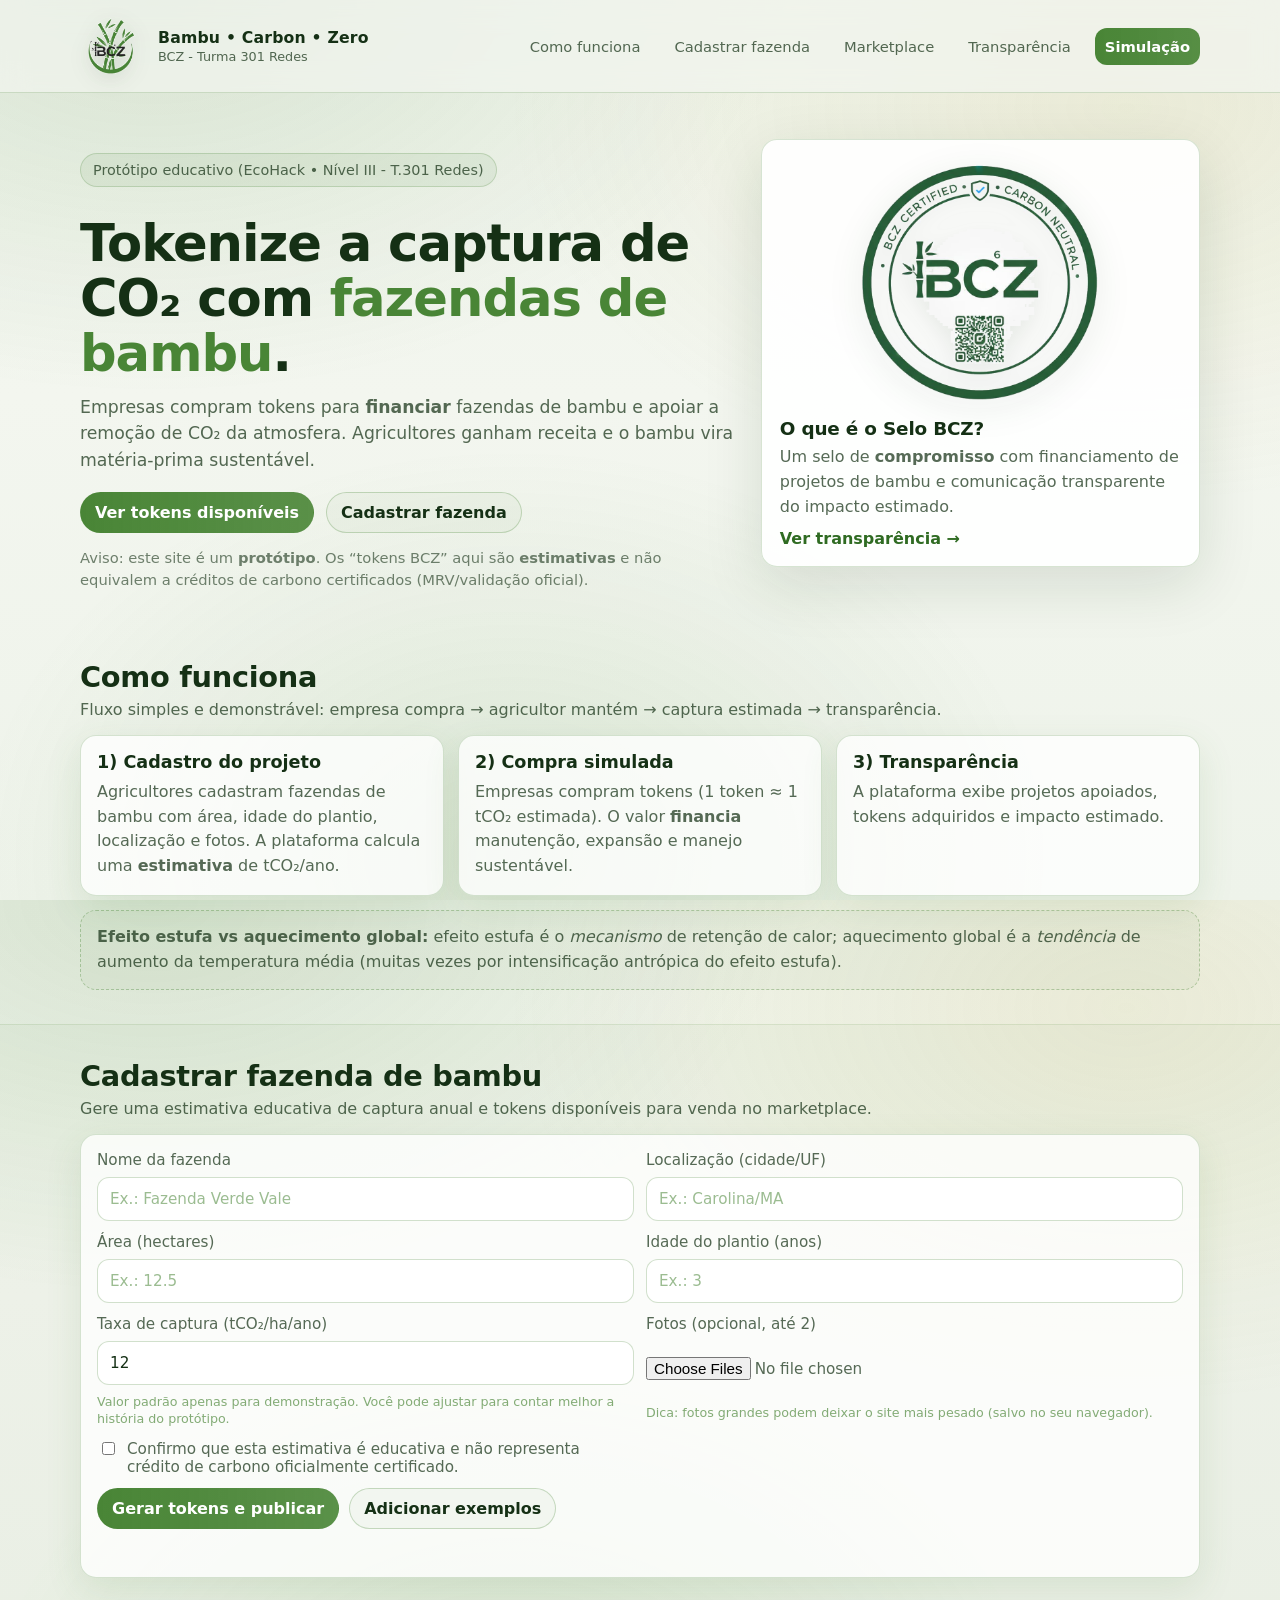
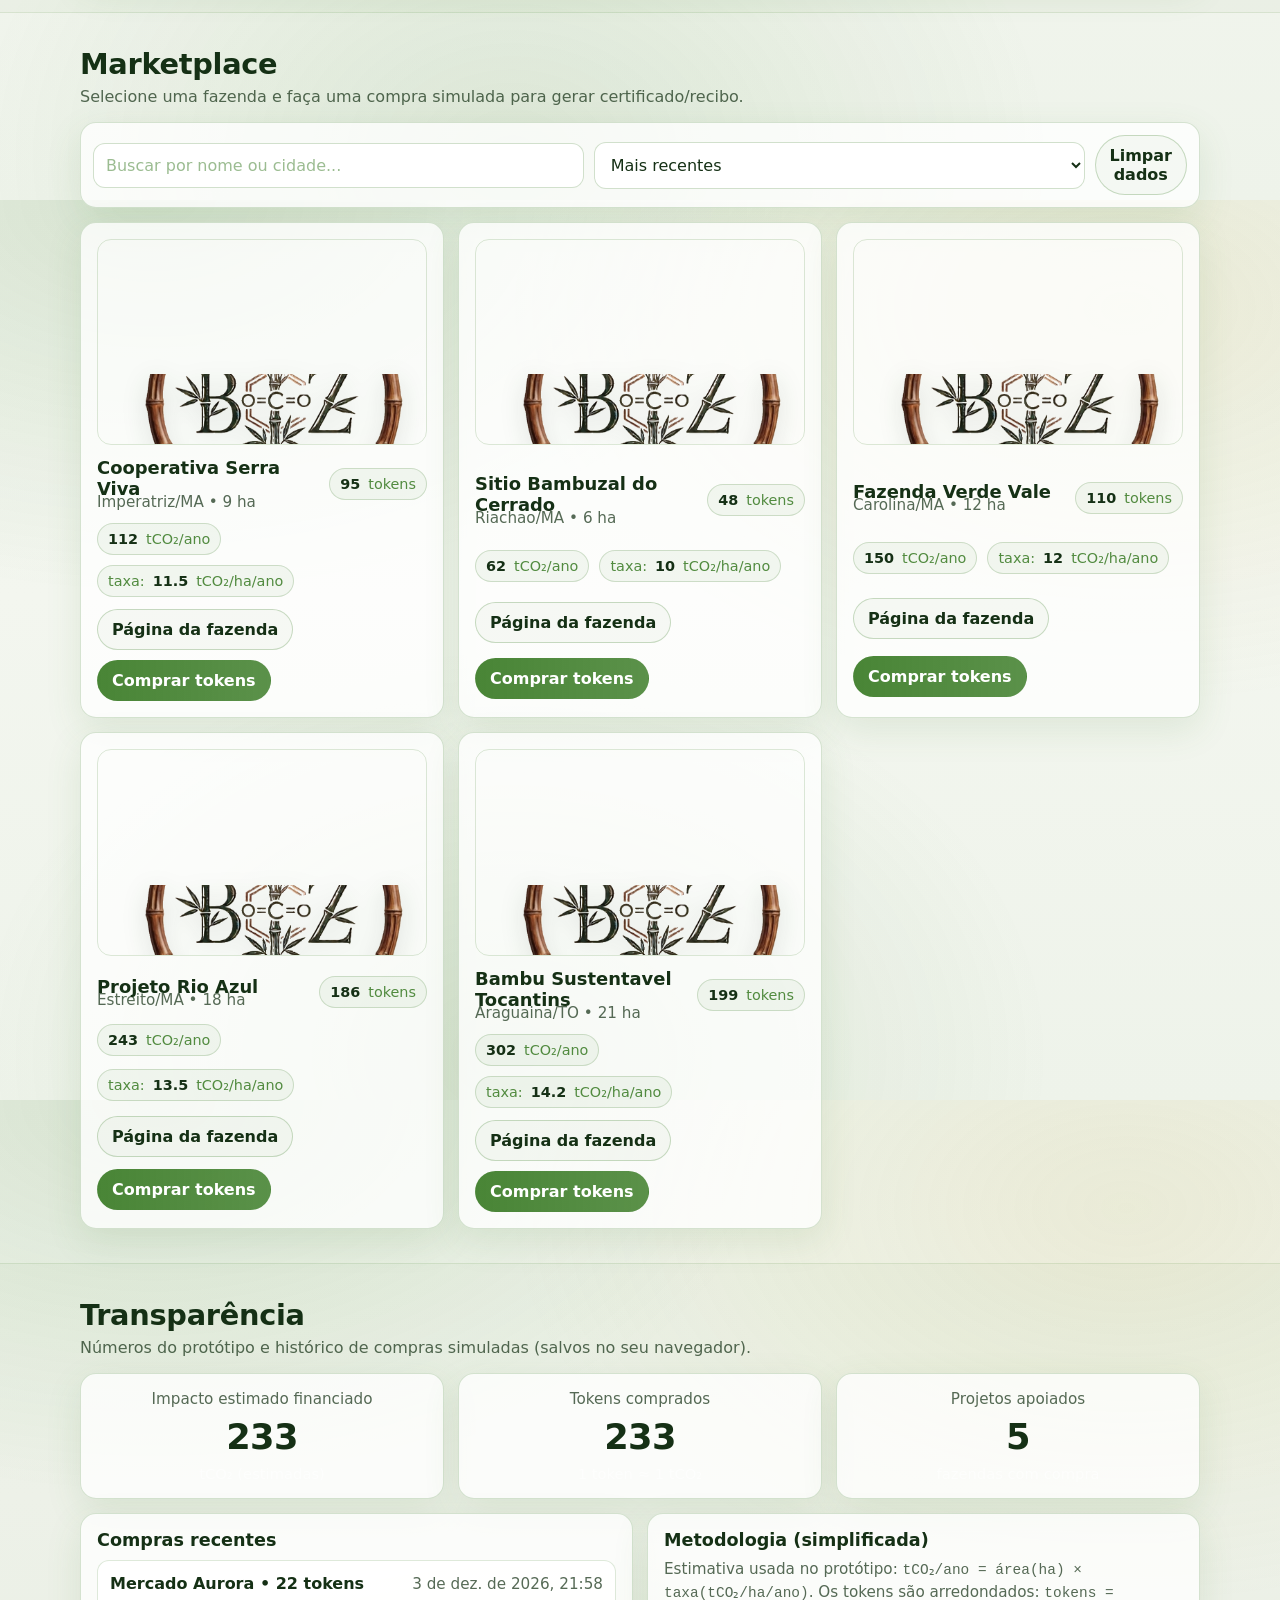
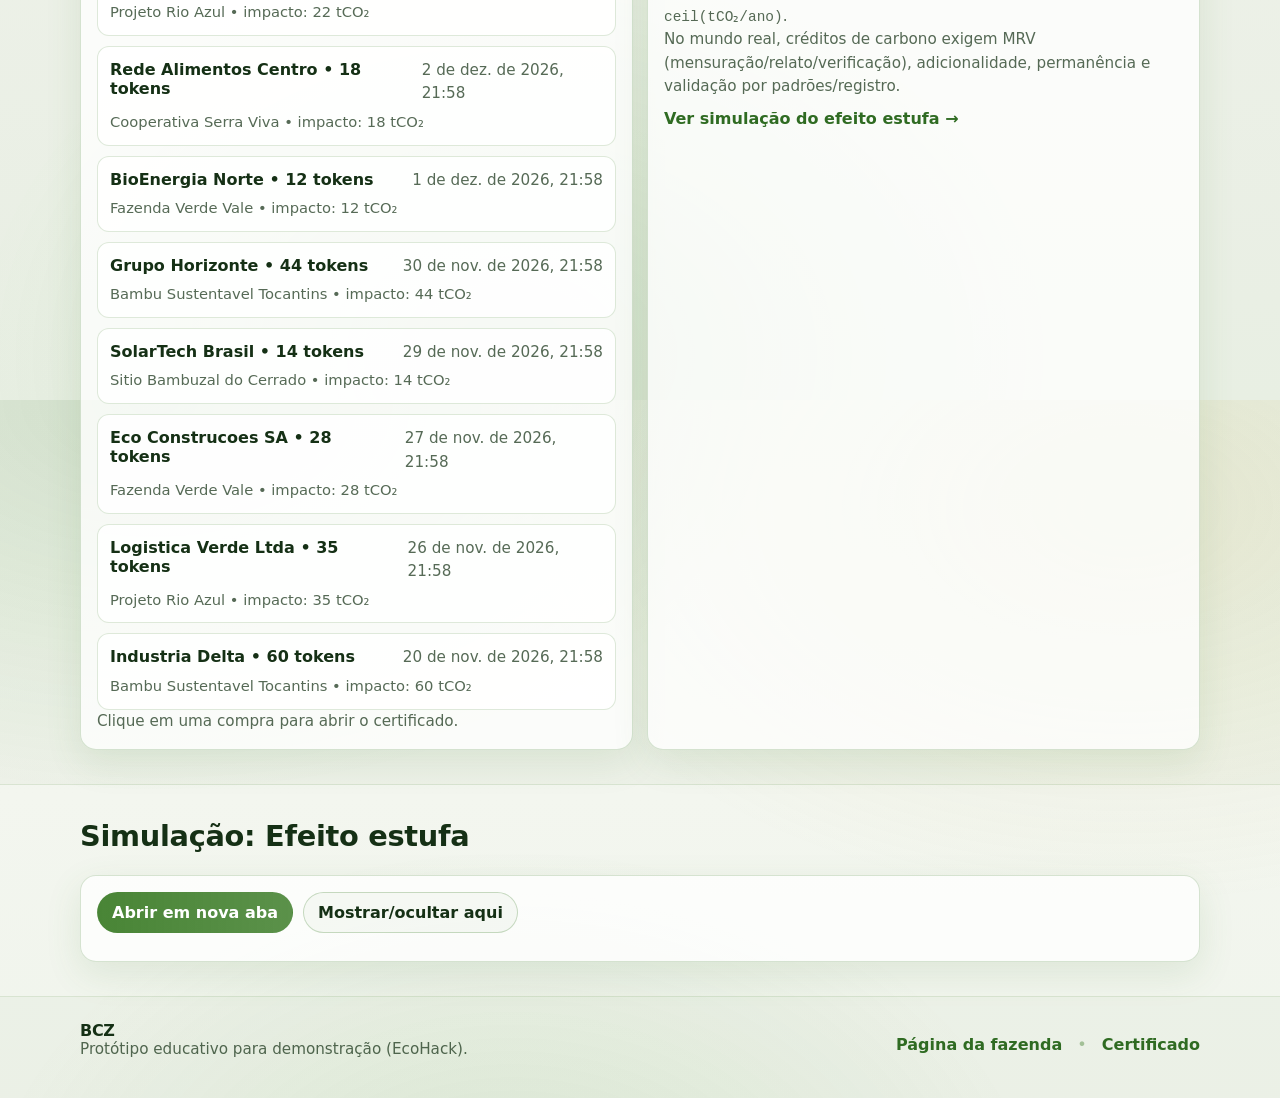
==== index.html @ 7980c1cd "ecohack" ====
<!doctype html>
<html lang="pt-BR">
  <head>
    <meta charset="UTF-8" />
    <meta name="viewport" content="width=device-width, initial-scale=1" />
    <title>Plataforma BCZ</title>
    <meta
      name="description"
      content="Protótipo educativo: tokenização (simulada) de créditos de carbono via fazendas de bambu."
    />
    <link rel="stylesheet" href="./assets/styles.css" />
  </head>
  <body>
    <a class="skip-link" href="#conteudo">Pular para conteúdo</a>

    <header class="site-header">
      <div class="container header-inner">
        <a class="brand" href="./index.html" aria-label="BCZ — Bambu Carbon Zero">
          <img class="brand-mark" src="./assets/Images/logo.png" alt="" aria-hidden="true" />
          <span class="brand-text">
            <span class="brand-name">Bambu • Carbon • Zero</span>
            <span class="brand-sub">BCZ - Turma 301 Redes</span>
          </span>
        </a>

        <nav class="nav" aria-label="Navegação principal">
          <a href="#como-funciona">Como funciona</a>
          <a href="#cadastro">Cadastrar fazenda</a>
          <a href="#marketplace">Marketplace</a>
          <a href="#transparencia">Transparência</a>
          <a class="nav-cta" href="#simulacao">Simulação</a>
        </nav>
      </div>
    </header>

    <main id="conteudo">
      <section class="hero">
        <div class="container hero-inner">
          <div class="hero-copy">
            <p class="badge">Protótipo educativo (EcoHack • Nível III - T.301 Redes)</p>
            <h1>
              Tokenize a captura de CO₂ com <span class="accent">fazendas de bambu</span>.
            </h1>
            <p class="lead">
              Empresas compram tokens para <strong>financiar</strong> fazendas de bambu e apoiar a remoção de CO₂ da
              atmosfera. Agricultores ganham receita e o bambu vira matéria-prima sustentável.
            </p>

            <div class="hero-actions">
              <a class="button primary" href="#marketplace">Ver tokens disponíveis</a>
              <a class="button ghost" href="#cadastro">Cadastrar fazenda</a>
            </div>

            <p class="disclaimer">
              Aviso: este site é um <strong>protótipo</strong>. Os “tokens BCZ” aqui são <strong>estimativas</strong> e
              não equivalem a créditos de carbono certificados (MRV/validação oficial).
            </p>
          </div>

          <div class="hero-card" role="region" aria-label="Selo BCZ">
            <div class="seal">
              <img class="seal-image" src="./assets/Images/selo.png" alt="Selo BCZ" />
            </div>
            <div class="hero-card-text">
              <h2>O que é o Selo BCZ?</h2>
              <p>
                Um selo de <strong>compromisso</strong> com financiamento de projetos de bambu e comunicação transparente
                do impacto estimado.
              </p>
              <a class="inline-link" href="#transparencia">Ver transparência →</a>
            </div>
          </div>
        </div>
      </section>

      <section class="section" id="como-funciona">
        <div class="container">
          <div class="section-head">
            <h2>Como funciona</h2>
            <p class="muted">
              Fluxo simples e demonstrável: empresa compra → agricultor mantém → captura estimada → transparência.
            </p>
          </div>

          <div class="grid-3">
            <article class="card">
              <h3>1) Cadastro do projeto</h3>
              <p>
                Agricultores cadastram fazendas de bambu com área, idade do plantio, localização e fotos. A plataforma
                calcula uma <strong>estimativa</strong> de tCO₂/ano.
              </p>
            </article>
            <article class="card">
              <h3>2) Compra simulada</h3>
              <p>
                Empresas compram tokens (1 token ≈ 1 tCO₂ estimada). O valor <strong>financia</strong> manutenção,
                expansão e manejo sustentável.
              </p>
            </article>
            <article class="card">
              <h3>3) Transparência</h3>
              <p>
                A plataforma exibe projetos apoiados, tokens adquiridos e impacto estimado.
              </p>
            </article>
          </div>

          <div class="note">
            <strong>Efeito estufa vs aquecimento global:</strong> efeito estufa é o <em>mecanismo</em> de retenção de
            calor; aquecimento global é a <em>tendência</em> de aumento da temperatura média (muitas vezes por
            intensificação antrópica do efeito estufa).
          </div>
        </div>
      </section>

      <section class="section alt" id="cadastro">
        <div class="container">
          <div class="section-head">
            <h2>Cadastrar fazenda de bambu</h2>
            <p class="muted">
              Gere uma estimativa educativa de captura anual e tokens disponíveis para venda no marketplace.
            </p>
          </div>

          <form class="form card" id="farm-form" novalidate>
            <div class="form-row">
              <label>
                Nome da fazenda
                <input name="farmName" type="text" placeholder="Ex.: Fazenda Verde Vale" required maxlength="60" />
              </label>

              <label>
                Localização (cidade/UF)
                <input name="location" type="text" placeholder="Ex.: Carolina/MA" required maxlength="60" />
              </label>
            </div>

            <div class="form-row">
              <label>
                Área (hectares)
                <input name="areaHa" type="number" min="0.1" step="0.1" placeholder="Ex.: 12.5" required />
              </label>

              <label>
                Idade do plantio (anos)
                <input name="ageYears" type="number" min="0" step="0.5" placeholder="Ex.: 3" required />
              </label>
            </div>

            <div class="form-row">
              <label>
                Taxa de captura (tCO₂/ha/ano)
                <input
                  name="captureRate"
                  type="number"
                  min="1"
                  step="0.5"
                  value="12"
                  required
                  aria-describedby="capture-help"
                />
                <small id="capture-help" class="help">
                  Valor padrão apenas para demonstração. Você pode ajustar para contar melhor a história do protótipo.
                </small>
              </label>

              <label>
                Fotos (opcional, até 2)
                <input name="photos" type="file" accept="image/*" multiple />
                <small class="help">Dica: fotos grandes podem deixar o site mais pesado (salvo no seu navegador).</small>
              </label>
            </div>

            <div class="form-row">
              <label class="checkbox">
                <input name="agree" type="checkbox" required />
                <span
                  >Confirmo que esta estimativa é educativa e não representa crédito de carbono oficialmente
                  certificado.</span
                >
              </label>
            </div>

            <div class="form-actions">
              <button class="button primary" type="submit">Gerar tokens e publicar</button>
              <button class="button ghost" type="button" id="seed-demo">Adicionar exemplos</button>
            </div>

            <div class="form-result" id="farm-result" aria-live="polite"></div>
          </form>
        </div>
      </section>

      <section class="section" id="marketplace">
        <div class="container">
          <div class="section-head">
            <h2>Marketplace</h2>
            <p class="muted">Selecione uma fazenda e faça uma compra simulada para gerar certificado/recibo.</p>
          </div>

          <div class="toolbar card">
            <div class="toolbar-item">
              <label class="sr-only" for="search">Buscar</label>
              <input id="search" type="search" placeholder="Buscar por nome ou cidade..." />
            </div>
            <div class="toolbar-item">
              <label class="sr-only" for="sort">Ordenar</label>
              <select id="sort">
                <option value="new">Mais recentes</option>
                <option value="tokens">Mais tokens</option>
                <option value="tco2">Maior tCO₂/ano</option>
              </select>
            </div>
            <div class="toolbar-item toolbar-right">
              <button class="button ghost" id="reset-data" type="button">Limpar dados</button>
            </div>
          </div>

          <div class="grid-3" id="market-grid" aria-live="polite"></div>
          <div class="empty-state card" id="market-empty" hidden>
            <h3>Nenhuma fazenda cadastrada ainda</h3>
            <p>Cadastre a primeira fazenda na seção acima para ver tokens disponíveis.</p>
            <a class="button primary" href="#cadastro">Cadastrar fazenda</a>
          </div>
        </div>
      </section>

      <section class="section alt" id="transparencia">
        <div class="container">
          <div class="section-head">
            <h2>Transparência</h2>
            <p class="muted">Números do protótipo e histórico de compras simuladas (salvos no seu navegador).</p>
          </div>

          <div class="grid-3">
            <div class="stat card">
              <div class="stat-label">Impacto estimado financiado</div>
              <div class="stat-value" id="stat-tco2">0</div>
              <div class="stat-hint">tCO₂ (estimadas)</div>
            </div>
            <div class="stat card">
              <div class="stat-label">Tokens comprados</div>
              <div class="stat-value" id="stat-tokens">0</div>
              <div class="stat-hint">1 token ≈ 1 tCO₂</div>
            </div>
            <div class="stat card">
              <div class="stat-label">Projetos apoiados</div>
              <div class="stat-value" id="stat-projects">0</div>
              <div class="stat-hint">fazendas com compra</div>
            </div>
          </div>

          <div class="grid-2">
            <div class="card">
              <h3>Compras recentes</h3>
              <div class="list" id="orders-list"></div>
              <p class="muted small">Clique em uma compra para abrir o certificado.</p>
            </div>
            <div class="card">
              <h3>Metodologia (simplificada)</h3>
              <p class="small">
                Estimativa usada no protótipo: <code>tCO₂/ano = área(ha) × taxa(tCO₂/ha/ano)</code>. Os tokens são
                arredondados: <code>tokens = ceil(tCO₂/ano)</code>.
              </p>
              <p class="small">
                No mundo real, créditos de carbono exigem MRV (mensuração/relato/verificação), adicionalidade,
                permanência e validação por padrões/registro.
              </p>
              <a class="inline-link" href="#simulacao">Ver simulação do efeito estufa →</a>
            </div>
          </div>
        </div>
      </section>

      <section class="section" id="simulacao">
        <div class="container">
          <div class="section-head">
            <h2>Simulação: Efeito estufa</h2>
            <p class="muted">
            </p>
          </div>

          <div class="sim card">
            <div class="sim-actions">
              <a class="button primary" href="./Simulação/greenhouse-effect_pt_BR.html" target="_blank" rel="noreferrer">
                Abrir em nova aba
              </a>
              <button class="button ghost" id="toggle-iframe" type="button">Mostrar/ocultar aqui</button>
            </div>

            <div class="sim-frame" id="sim-frame" hidden>
              <iframe
                title="Simulação do efeito estufa"
                src="./Simulação/greenhouse-effect_pt_BR.html"
                loading="lazy"
              ></iframe>
            </div>
          </div>
        </div>
      </section>

      <footer class="site-footer">
        <div class="container footer-inner">
          <div class="footer-left">
            <div class="footer-brand">BCZ</div>
            <div class="footer-text">Protótipo educativo para demonstração (EcoHack).</div>
          </div>
          <div class="footer-right">
            <a class="inline-link" href="./fazenda.html" aria-label="Abrir página de fazenda (exige ID)">Página da fazenda</a>
            <span class="sep" aria-hidden="true">•</span>
            <a class="inline-link" href="./certificado.html" aria-label="Abrir certificado (exige ID)">Certificado</a>
          </div>
        </div>
      </footer>
    </main>

    <dialog class="dialog" id="buy-dialog" aria-label="Compra de tokens">
      <form method="dialog" class="dialog-card" id="buy-form">
        <div class="dialog-head">
          <div>
            <h2 class="dialog-title">Compra simulada</h2>
            <p class="dialog-sub" id="buy-sub">Selecione a quantidade de tokens.</p>
          </div>
          <button class="icon-button" id="buy-close" type="button" aria-label="Fechar">✕</button>
        </div>

        <input type="hidden" name="farmId" />

        <div class="form-row">
          <label>
            Fazenda
            <select name="farmIdSelect" required></select>
          </label>
        </div>

        <div class="form-row">
          <label>
            Empresa
            <input name="company" type="text" required maxlength="60" placeholder="Ex.: Empresa Solar LTDA" />
          </label>
        </div>

        <div class="form-row">
          <label>
            Tokens (≈ tCO₂)
            <input name="tokens" type="number" min="1" step="1" required />
            <small class="help" id="buy-help"></small>
          </label>
        </div>

        <div class="dialog-actions">
          <button class="button ghost" id="buy-cancel" type="button">Cancelar</button>
          <button class="button primary" id="buy-confirm" value="default">Gerar certificado</button>
        </div>

        <div class="form-result" id="buy-result" aria-live="polite"></div>
      </form>
    </dialog>

    <script src="./app.js"></script>
  </body>
</html>
---- assets/styles.css ----
:root {
  --bg: #f3f6ef;
  --surface: rgba(255, 255, 255, 0.78);
  --surface-strong: rgba(255, 255, 255, 0.92);
  --text: #153015;
  --muted: rgba(21, 48, 21, 0.72);
  --muted-2: rgba(21, 48, 21, 0.6);
  --border: rgba(73, 133, 54, 0.22);
  --shadow: 0 18px 60px rgba(18, 46, 20, 0.12);
  --radius: 16px;
  --radius-sm: 12px;
  --accent: #498536;
  --accent-2: #2f6b22;
  --danger: #c0392b;
  --ok: #498536;
  --font: ui-sans-serif, system-ui, -apple-system, Segoe UI, Roboto, Helvetica, Arial, "Apple Color Emoji",
    "Segoe UI Emoji";
}

* {
  box-sizing: border-box;
}

html,
body {
  height: 100%;
}

body {
  margin: 0;
  font-family: var(--font);
  color: var(--text);
  background: radial-gradient(1100px 680px at 12% 0%, rgba(73, 133, 54, 0.14), transparent 58%),
    radial-gradient(1000px 640px at 88% 12%, rgba(201, 180, 88, 0.14), transparent 62%),
    radial-gradient(900px 680px at 40% 95%, rgba(73, 133, 54, 0.12), transparent 60%),
    linear-gradient(180deg, #eef3ea 0%, var(--bg) 44%, #eef3ea 100%);
}

a {
  color: inherit;
  text-decoration: none;
}

code {
  font-family: ui-monospace, SFMono-Regular, Menlo, Monaco, Consolas, "Liberation Mono", "Courier New", monospace;
  font-size: 0.95em;
}

.container {
  width: min(1120px, calc(100% - 40px));
  margin: 0 auto;
}

.skip-link {
  position: absolute;
  left: -999px;
  top: 12px;
  background: var(--accent);
  color: #fff;
  padding: 10px 12px;
  border-radius: 10px;
}
.skip-link:focus {
  left: 12px;
  z-index: 20;
}

.site-header {
  position: sticky;
  top: 0;
  z-index: 10;
  backdrop-filter: blur(14px);
  background: rgba(243, 246, 239, 0.7);
  border-bottom: 1px solid var(--border);
}

.header-inner {
  display: flex;
  align-items: center;
  justify-content: space-between;
  padding: 14px 0;
  gap: 16px;
}

.brand {
  display: flex;
  align-items: center;
  gap: 14px;
  min-width: 180px;
}

.brand-mark {
  width: 64px;
  height: 64px;
  object-fit: contain;
  display: block;
  filter: drop-shadow(0 4px 10px rgba(18, 46, 20, 0.14));
}

.brand-text {
  display: grid;
  gap: 2px;
}
.brand-name {
  font-weight: 820;
  letter-spacing: 0.2px;
  font-size: 0.98rem;
}
.brand-sub {
  font-size: 0.8rem;
  color: var(--muted);
}

.nav {
  display: flex;
  align-items: center;
  gap: 14px;
  flex-wrap: wrap;
  justify-content: flex-end;
}

.nav a {
  font-size: 0.92rem;
  color: var(--muted);
  padding: 10px 10px;
  border-radius: 12px;
}

.nav a:hover {
  color: var(--text);
  background: rgba(73, 133, 54, 0.08);
}

.nav .nav-cta {
  color: #fff;
  background: linear-gradient(90deg, var(--accent), rgba(73, 133, 54, 0.92));
  font-weight: 740;
}
.nav .nav-cta:hover {
  background: linear-gradient(90deg, rgba(73, 133, 54, 0.92), rgba(47, 107, 34, 0.92));
}

.hero {
  padding: 46px 0 20px;
}

.hero-inner {
  display: grid;
  grid-template-columns: 1.2fr 0.8fr;
  gap: 22px;
  align-items: start;
}

.badge {
  display: inline-flex;
  align-items: center;
  gap: 8px;
  padding: 8px 12px;
  border-radius: 999px;
  background: rgba(73, 133, 54, 0.08);
  border: 1px solid var(--border);
  color: var(--muted);
  font-size: 0.9rem;
}

h1 {
  margin: 14px 0 0;
  font-size: clamp(2.1rem, 4.8vw, 3.2rem);
  line-height: 1.08;
  letter-spacing: -0.02em;
}

.accent {
  color: var(--accent);
}

.lead {
  margin: 12px 0 0;
  font-size: 1.08rem;
  line-height: 1.55;
  color: var(--muted);
}

.hero-actions {
  display: flex;
  gap: 12px;
  flex-wrap: wrap;
  margin-top: 18px;
}

.disclaimer {
  margin-top: 14px;
  color: var(--muted-2);
  font-size: 0.92rem;
  line-height: 1.5;
}

.hero-card {
  background: var(--surface-strong);
  border: 1px solid var(--border);
  border-radius: var(--radius);
  padding: 18px;
  box-shadow: var(--shadow);
}

.hero-card-text h2 {
  margin: 14px 0 6px;
  font-size: 1.15rem;
}

.hero-card-text p {
  margin: 0;
  color: var(--muted);
  line-height: 1.55;
}

.inline-link {
  display: inline-flex;
  gap: 8px;
  align-items: center;
  margin-top: 10px;
  color: var(--accent-2);
  font-weight: 650;
}
.inline-link:hover {
  color: rgba(73, 133, 54, 0.9);
}

.seal {
  display: grid;
  place-items: center;
  padding: 4px 0 2px;
}
.seal-image {
  width: min(100%, 240px);
  height: auto;
  display: block;
  filter: drop-shadow(0 8px 16px rgba(18, 46, 20, 0.12));
}

.section {
  padding: 34px 0;
}
.section.alt {
  background: rgba(73, 133, 54, 0.04);
  border-top: 1px solid rgba(73, 133, 54, 0.12);
  border-bottom: 1px solid rgba(73, 133, 54, 0.12);
}

.section-head {
  display: grid;
  gap: 6px;
  margin-bottom: 16px;
}

h2 {
  margin: 0;
  font-size: 1.8rem;
  letter-spacing: -0.01em;
}

.muted {
  margin: 0;
  color: var(--muted);
}

.small {
  font-size: 0.95rem;
  line-height: 1.55;
}

.grid-3 {
  display: grid;
  grid-template-columns: repeat(3, 1fr);
  gap: 14px;
}

.grid-2 {
  display: grid;
  grid-template-columns: repeat(2, 1fr);
  gap: 14px;
  margin-top: 14px;
}

.card {
  background: var(--surface);
  border: 1px solid var(--border);
  border-radius: var(--radius);
  padding: 16px;
  box-shadow: 0 12px 36px rgba(73, 133, 54, 0.12);
}

.card h3 {
  margin: 0 0 8px;
  font-size: 1.1rem;
}

.card p {
  margin: 0;
  color: var(--muted);
  line-height: 1.55;
}

.note {
  margin-top: 14px;
  padding: 14px 16px;
  border-radius: var(--radius);
  border: 1px dashed rgba(73, 133, 54, 0.35);
  background: rgba(73, 133, 54, 0.04);
  color: var(--muted);
  line-height: 1.55;
}

.form {
  display: grid;
  gap: 12px;
}

.form-row {
  display: grid;
  grid-template-columns: repeat(2, 1fr);
  gap: 12px;
}

label {
  display: grid;
  gap: 8px;
  font-size: 0.95rem;
  color: var(--muted);
}

input,
select,
button {
  font: inherit;
}

input[type="text"],
input[type="number"],
input[type="search"],
select {
  width: 100%;
  padding: 12px 12px;
  border-radius: 12px;
  border: 1px solid rgba(73, 133, 54, 0.25);
  background: rgba(255, 255, 255, 0.92);
  color: var(--text);
  outline: none;
}

input::placeholder {
  color: rgba(73, 133, 54, 0.55);
}

input:focus,
select:focus {
  border-color: rgba(73, 133, 54, 0.6);
  box-shadow: 0 0 0 4px rgba(73, 133, 54, 0.14);
}

input[type="file"] {
  padding: 10px 0;
}

.help {
  color: rgba(73, 133, 54, 0.68);
  line-height: 1.4;
}

.checkbox {
  grid-template-columns: 22px 1fr;
  align-items: start;
  color: var(--muted);
}
.checkbox input {
  margin-top: 2px;
}

.form-actions {
  display: flex;
  gap: 10px;
  flex-wrap: wrap;
}

.form-result {
  min-height: 20px;
  color: var(--muted);
}
.form-result .ok {
  color: var(--ok);
  font-weight: 650;
}
.form-result .bad {
  color: var(--danger);
  font-weight: 650;
}

.button {
  border: 1px solid rgba(73, 133, 54, 0.28);
  border-radius: 999px;
  padding: 10px 14px;
  background: rgba(255, 255, 255, 0.88);
  color: var(--text);
  cursor: pointer;
  display: inline-flex;
  align-items: center;
  justify-content: center;
  gap: 10px;
  font-weight: 720;
}

.button:hover {
  border-color: rgba(73, 133, 54, 0.45);
  background: rgba(73, 133, 54, 0.06);
}

.button.primary {
  border-color: transparent;
  color: #fff;
  background: linear-gradient(90deg, var(--accent), rgba(73, 133, 54, 0.9));
}
.button.primary:hover {
  background: linear-gradient(90deg, rgba(73, 133, 54, 0.92), rgba(47, 107, 34, 0.92));
}

.button.ghost {
  background: rgba(73, 133, 54, 0.04);
}

.toolbar {
  display: flex;
  gap: 10px;
  align-items: center;
  padding: 12px;
  flex-wrap: wrap;
  margin-bottom: 14px;
}

.toolbar-item {
  flex: 1;
  min-width: 220px;
}
.toolbar-right {
  flex: 0;
  min-width: auto;
}

.empty-state {
  text-align: center;
}
.empty-state h3 {
  margin-top: 0;
}

.stat {
  display: grid;
  gap: 8px;
  text-align: center;
}
.stat-label {
  color: var(--muted);
  font-size: 0.95rem;
}
.stat-value {
  font-size: 2.2rem;
  font-weight: 860;
  letter-spacing: -0.02em;
}
.stat-hint {
  color: rgba(255, 255, 255, 0.58);
  font-size: 0.92rem;
}

.list {
  display: grid;
  gap: 10px;
  margin-top: 10px;
}
.list-item {
  display: grid;
  gap: 6px;
  padding: 12px;
  border-radius: var(--radius-sm);
  border: 1px solid rgba(73, 133, 54, 0.18);
  background: rgba(255, 255, 255, 0.86);
}
.list-item:hover {
  border-color: rgba(73, 133, 54, 0.5);
}
.list-item .top {
  display: flex;
  justify-content: space-between;
  gap: 10px;
  align-items: baseline;
}
.list-item .title {
  font-weight: 760;
}
.list-item .meta {
  color: var(--muted);
  font-size: 0.92rem;
  line-height: 1.4;
}

.pill {
  display: inline-flex;
  align-items: center;
  gap: 8px;
  padding: 7px 10px;
  border-radius: 999px;
  border: 1px solid rgba(73, 133, 54, 0.22);
  background: rgba(73, 133, 54, 0.06);
  color: rgba(73, 133, 54, 0.95);
  font-size: 0.9rem;
  white-space: nowrap;
}
.pill strong {
  color: var(--text);
}

.market-card {
  display: grid;
  gap: 12px;
}
.market-card h3 {
  margin: 0;
  font-size: 1.12rem;
}
.market-card .sub {
  color: var(--muted);
  font-size: 0.95rem;
  margin-top: -6px;
}
.market-card .row {
  display: flex;
  gap: 10px;
  flex-wrap: wrap;
  align-items: center;
}
.market-card .row-between {
  display: flex;
  justify-content: space-between;
  align-items: center;
  gap: 10px;
}
.market-card .thumb {
  width: 100%;
  aspect-ratio: 16/10;
  border-radius: 14px;
  border: 1px solid rgba(73, 133, 54, 0.18);
  overflow: hidden;
  background: transparent;
  display: grid;
  place-items: center;
  color: rgba(73, 133, 54, 0.85);
  font-weight: 720;
}
.market-card .thumb-placeholder {
  display: grid;
  gap: 0;
  justify-items: center;
  text-align: center;
  align-content: center;
  height: 100%;
  padding: 20px;
}
.market-card .thumb-placeholder span {
  display: none;
}
.market-card .thumb-logo {
  width: min(30%, 108px);
  max-height: 48%;
  object-fit: contain;
  object-position: center center;
  display: block;
  place-self: center;
  transform: translateY(8px);
  filter: drop-shadow(0 6px 12px rgba(18, 46, 20, 0.12));
}
.market-card .thumb img {
  width: 100%;
  height: 100%;
  object-fit: cover;
  display: block;
}

.sim iframe {
  width: 100%;
  height: min(76vh, 720px);
  border: 0;
  border-radius: var(--radius);
  background: #fff;
}

.sim-actions {
  display: flex;
  gap: 10px;
  flex-wrap: wrap;
  align-items: center;
  margin-bottom: 12px;
}

.site-footer {
  padding: 24px 0 40px;
  border-top: 1px solid rgba(73, 133, 54, 0.12);
  background: rgba(73, 133, 54, 0.03);
}

.footer-inner {
  display: flex;
  justify-content: space-between;
  align-items: center;
  gap: 16px;
  flex-wrap: wrap;
}
.footer-brand {
  font-weight: 860;
  letter-spacing: -0.02em;
}
.footer-text {
  color: var(--muted);
  font-size: 0.95rem;
}
.sep {
  color: rgba(73, 133, 54, 0.45);
  padding: 0 10px;
}

.sr-only {
  position: absolute;
  width: 1px;
  height: 1px;
  padding: 0;
  margin: -1px;
  overflow: hidden;
  clip: rect(0, 0, 0, 0);
  white-space: nowrap;
  border: 0;
}

.dialog {
  border: 0;
  padding: 0;
  background: transparent;
}
.dialog::backdrop {
  background: rgba(73, 133, 54, 0.18);
}
.dialog-card {
  width: min(520px, calc(100vw - 30px));
  border-radius: var(--radius);
  background: #fff;
  border: 1px solid rgba(73, 133, 54, 0.22);
  box-shadow: var(--shadow);
  padding: 16px;
  color: var(--text);
}
.dialog-head {
  display: flex;
  justify-content: space-between;
  gap: 12px;
  align-items: start;
}
.dialog-title {
  font-size: 1.25rem;
}
.dialog-sub {
  margin: 6px 0 0;
  color: var(--muted);
}
.dialog-actions {
  display: flex;
  gap: 10px;
  justify-content: flex-end;
  margin-top: 10px;
}
.icon-button {
  width: 38px;
  height: 38px;
  border-radius: 999px;
  border: 1px solid rgba(73, 133, 54, 0.25);
  background: rgba(73, 133, 54, 0.04);
  color: var(--text);
  cursor: pointer;
}
.icon-button:hover {
  background: rgba(73, 133, 54, 0.08);
}

@media (max-width: 980px) {
  .hero-inner {
    grid-template-columns: 1fr;
  }
}

@media (max-width: 860px) {
  .brand-mark {
    width: 54px;
    height: 54px;
  }
  .grid-3 {
    grid-template-columns: 1fr;
  }
  .grid-2 {
    grid-template-columns: 1fr;
  }
  .form-row {
    grid-template-columns: 1fr;
  }
  .nav {
    gap: 8px;
  }
  .nav a {
    padding: 8px 10px;
  }
}
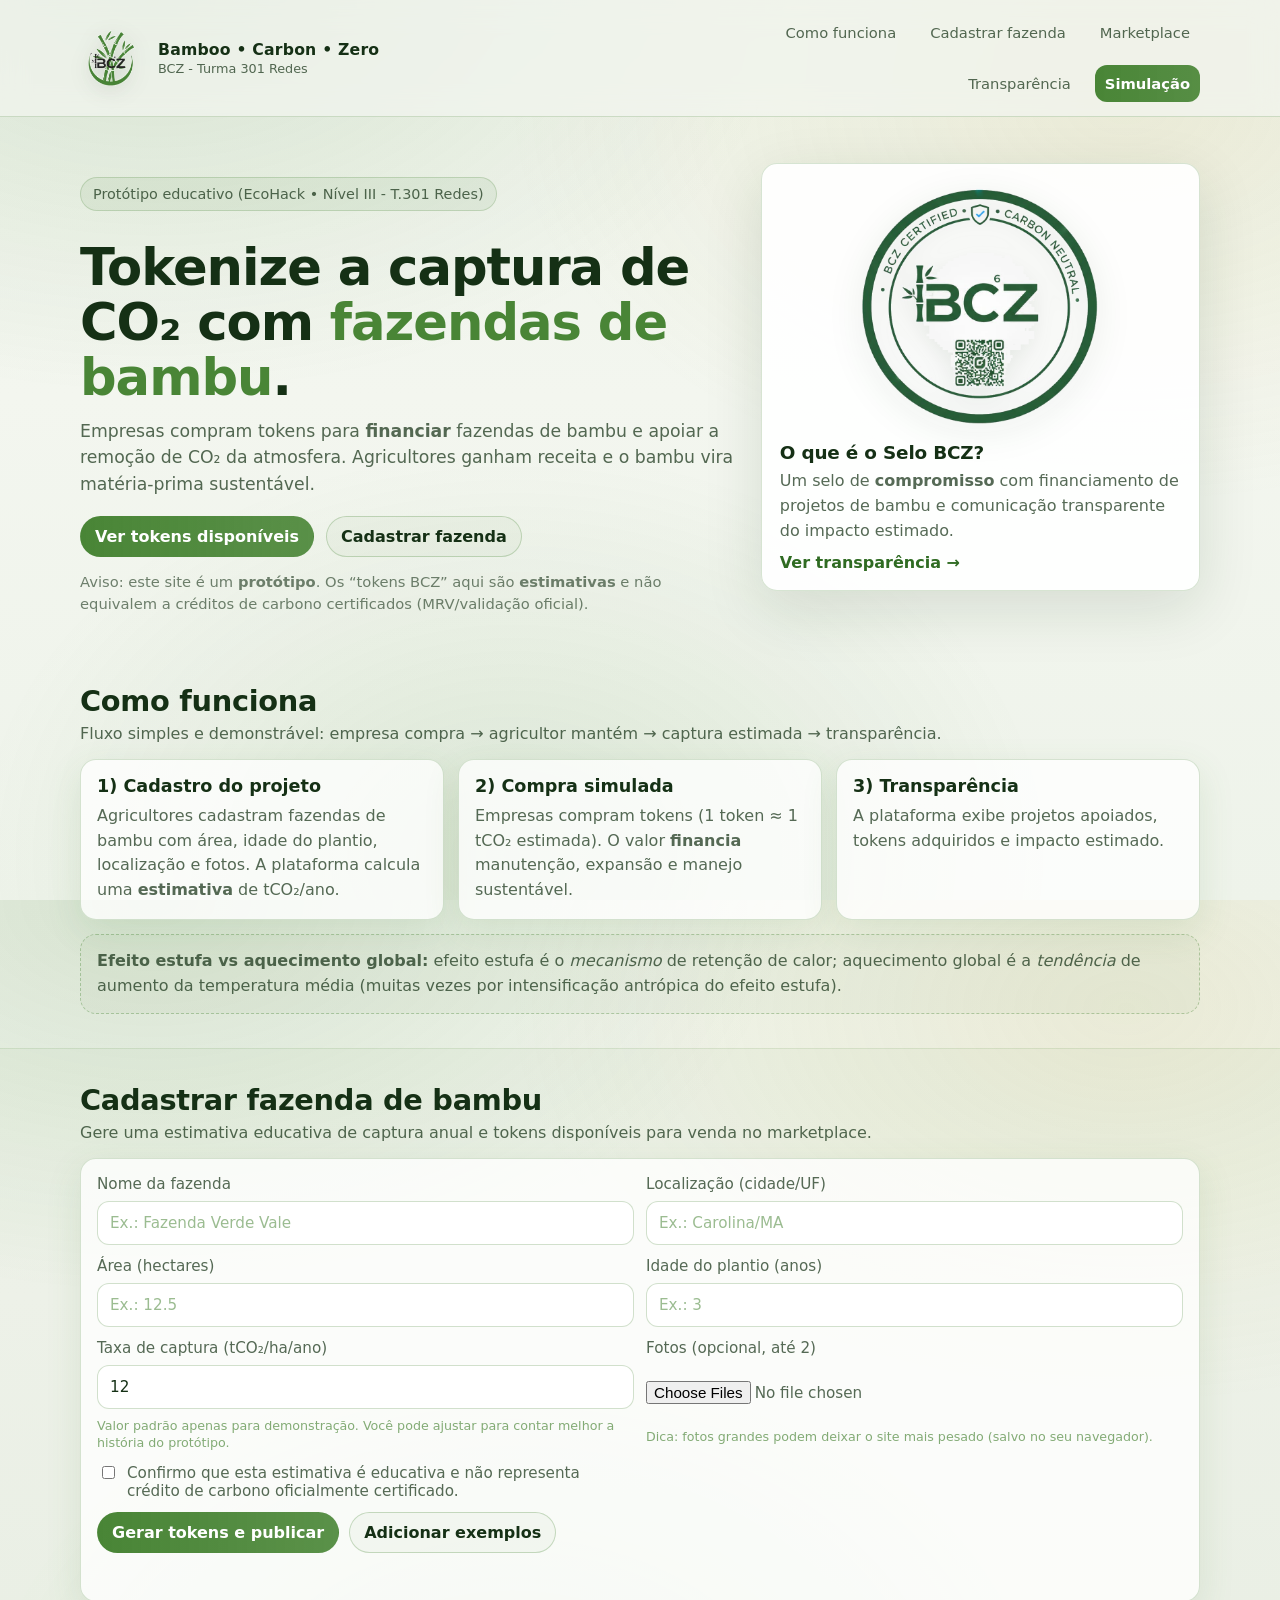
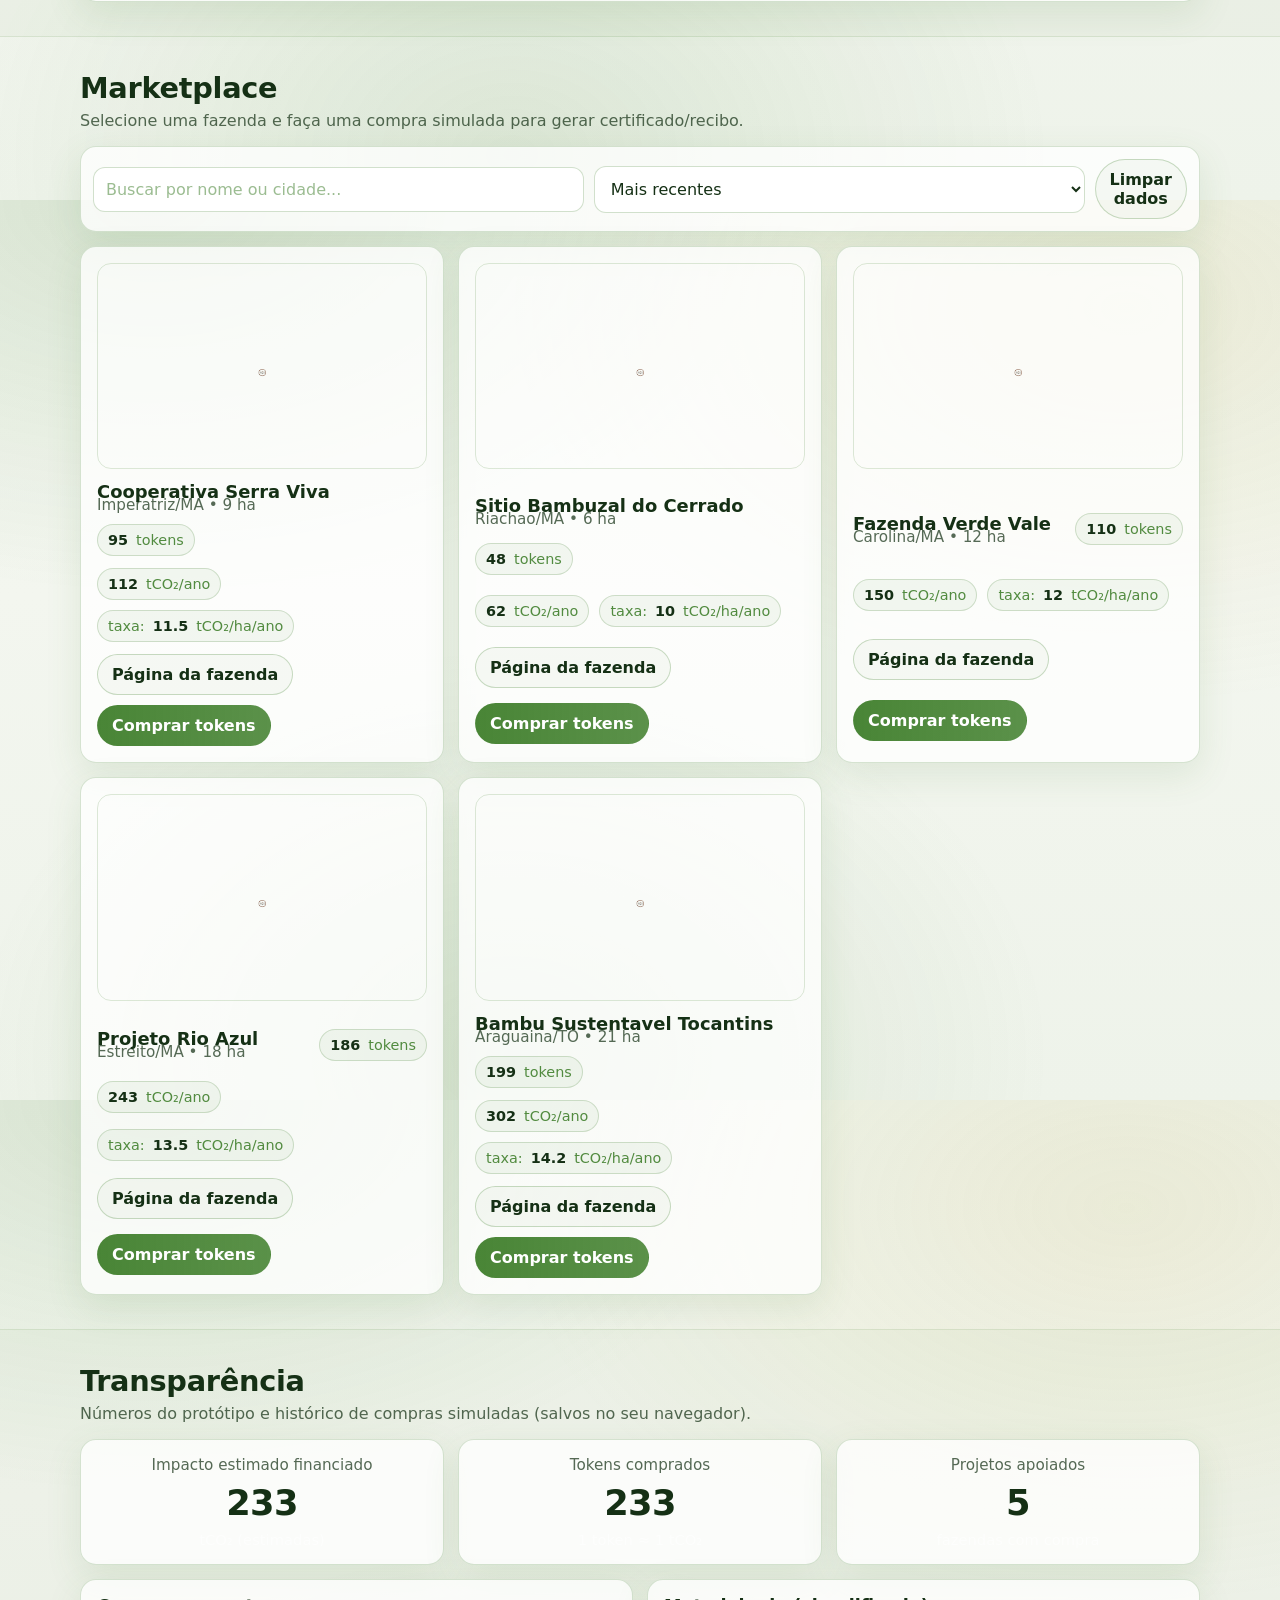
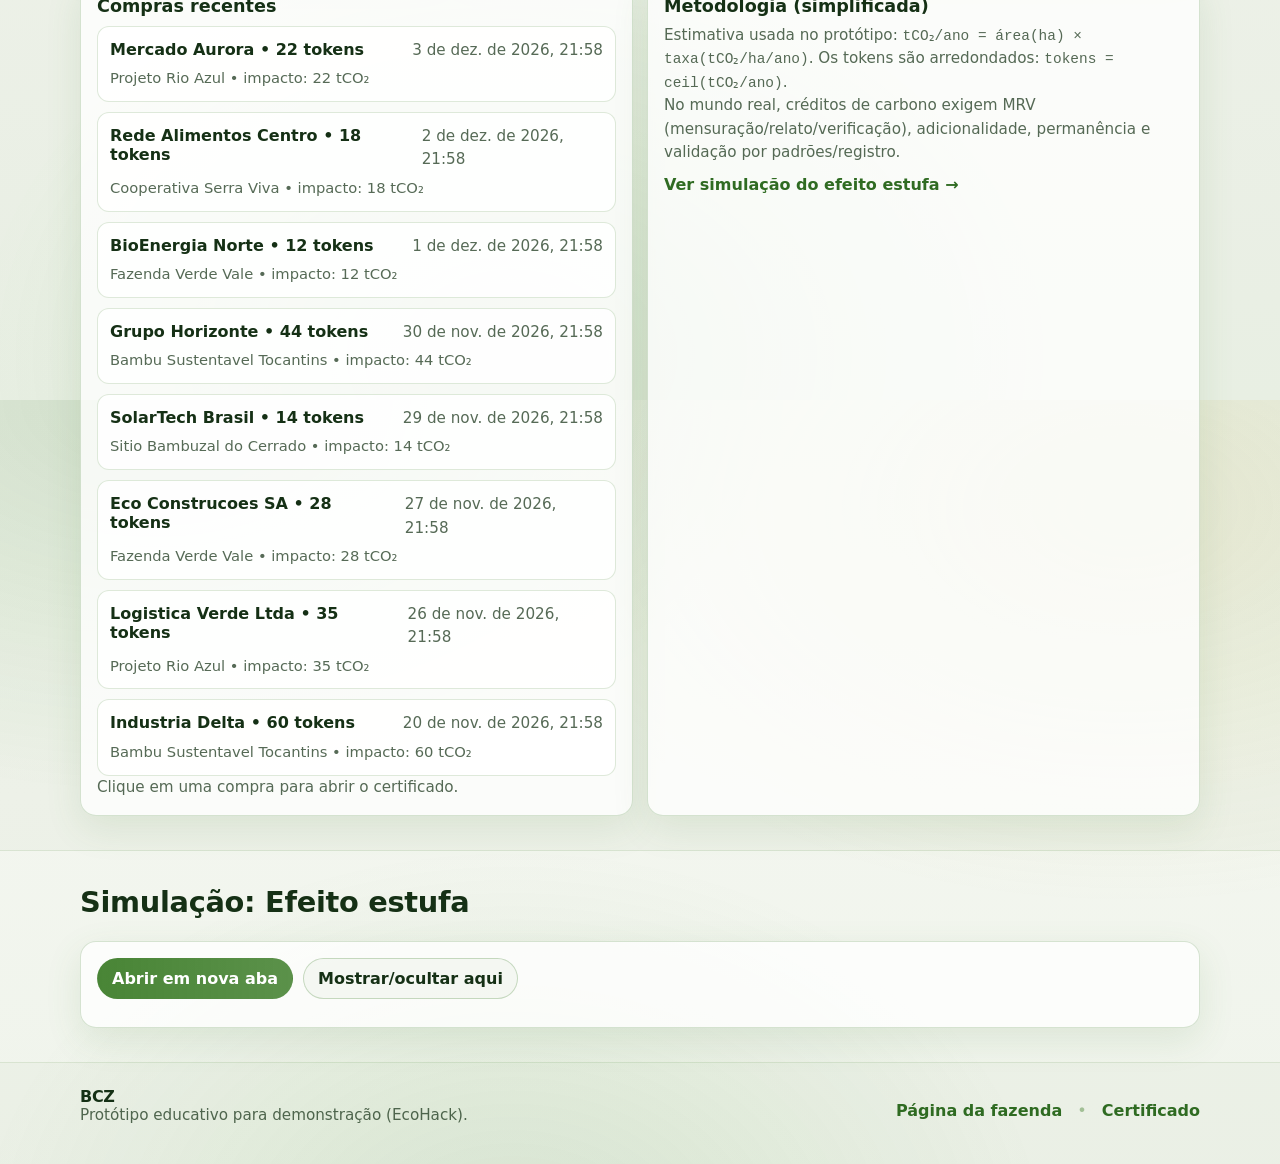
==== commit 0d96beac: "c" ====
--- a/index.html
+++ b/index.html
@@ -18,7 +18,7 @@
         <a class="brand" href="./index.html" aria-label="BCZ — Bambu Carbon Zero">
           <img class="brand-mark" src="./assets/Images/logo.png" alt="" aria-hidden="true" />
           <span class="brand-text">
-            <span class="brand-name">Bambu • Carbon • Zero</span>
+            <span class="brand-name">Bamboo • Carbon • Zero</span>
             <span class="brand-sub">BCZ - Turma 301 Redes</span>
           </span>
         </a>
--- a/assets/styles.css
+++ b/assets/styles.css
@@ -30,6 +30,7 @@
   margin: 0;
   font-family: var(--font);
   color: var(--text);
+  overflow-x: hidden;
   background: radial-gradient(1100px 680px at 12% 0%, rgba(73, 133, 54, 0.14), transparent 58%),
     radial-gradient(1000px 640px at 88% 12%, rgba(201, 180, 88, 0.14), transparent 62%),
     radial-gradient(900px 680px at 40% 95%, rgba(73, 133, 54, 0.12), transparent 60%),
@@ -47,8 +48,14 @@
 }
 
 .container {
-  width: min(1120px, calc(100% - 40px));
+  width: min(1120px, calc(100% - 32px));
   margin: 0 auto;
+}
+
+img,
+svg,
+iframe {
+  max-width: 100%;
 }
 
 .skip-link {
@@ -80,13 +87,15 @@
   justify-content: space-between;
   padding: 14px 0;
   gap: 16px;
+  flex-wrap: wrap;
 }
 
 .brand {
   display: flex;
   align-items: center;
   gap: 14px;
-  min-width: 180px;
+  min-width: 0;
+  flex: 1;
 }
 
 .brand-mark {
@@ -117,6 +126,7 @@
   gap: 14px;
   flex-wrap: wrap;
   justify-content: flex-end;
+  flex: 1;
 }
 
 .nav a {
@@ -438,7 +448,7 @@
 
 .toolbar-item {
   flex: 1;
-  min-width: 220px;
+  min-width: 180px;
 }
 .toolbar-right {
   flex: 0;
@@ -512,7 +522,7 @@
   background: rgba(73, 133, 54, 0.06);
   color: rgba(73, 133, 54, 0.95);
   font-size: 0.9rem;
-  white-space: nowrap;
+  white-space: normal;
 }
 .pill strong {
   color: var(--text);
@@ -542,6 +552,7 @@
   justify-content: space-between;
   align-items: center;
   gap: 10px;
+  flex-wrap: wrap;
 }
 .market-card .thumb {
   width: 100%;
@@ -577,7 +588,7 @@
   transform: translateY(8px);
   filter: drop-shadow(0 6px 12px rgba(18, 46, 20, 0.12));
 }
-.market-card .thumb img {
+.market-card .thumb > img {
   width: 100%;
   height: 100%;
   object-fit: cover;
@@ -647,13 +658,15 @@
   background: rgba(73, 133, 54, 0.18);
 }
 .dialog-card {
-  width: min(520px, calc(100vw - 30px));
+  width: min(520px, calc(100vw - 16px));
   border-radius: var(--radius);
   background: #fff;
   border: 1px solid rgba(73, 133, 54, 0.22);
   box-shadow: var(--shadow);
   padding: 16px;
   color: var(--text);
+  max-height: calc(100vh - 20px);
+  overflow: auto;
 }
 .dialog-head {
   display: flex;
@@ -691,12 +704,48 @@
   .hero-inner {
     grid-template-columns: 1fr;
   }
+  .grid-3 {
+    grid-template-columns: repeat(2, 1fr);
+  }
 }
 
 @media (max-width: 860px) {
+  .container {
+    width: min(1120px, calc(100% - 24px));
+  }
+  .site-header {
+    position: static;
+  }
+  .header-inner {
+    flex-direction: column;
+    align-items: stretch;
+    padding: 10px 0;
+    gap: 10px;
+  }
   .brand-mark {
-    width: 54px;
-    height: 54px;
+    width: 48px;
+    height: 48px;
+  }
+  .brand {
+    flex: 0;
+    width: 100%;
+  }
+  .brand-text {
+    gap: 0;
+  }
+  .brand-name {
+    font-size: 0.92rem;
+  }
+  .brand-sub {
+    font-size: 0.74rem;
+  }
+  .nav {
+    width: 100%;
+    justify-content: flex-start;
+    flex-wrap: nowrap;
+    overflow-x: auto;
+    padding-bottom: 6px;
+    -webkit-overflow-scrolling: touch;
   }
   .grid-3 {
     grid-template-columns: 1fr;
@@ -712,5 +761,88 @@
   }
   .nav a {
     padding: 8px 10px;
-  }
-}
+    white-space: nowrap;
+  }
+  .nav::-webkit-scrollbar {
+    height: 6px;
+  }
+  .nav::-webkit-scrollbar-thumb {
+    background: rgba(73, 133, 54, 0.2);
+    border-radius: 999px;
+  }
+  .toolbar {
+    padding: 10px;
+  }
+  .toolbar-item {
+    min-width: 100%;
+  }
+  .hero {
+    padding: 30px 0 10px;
+  }
+  h1 {
+    font-size: clamp(1.7rem, 8vw, 2.4rem);
+  }
+  .section {
+    padding: 24px 0;
+  }
+  .card {
+    padding: 14px;
+  }
+  .sim iframe {
+    height: min(62vh, 520px);
+  }
+  .footer-inner {
+    align-items: flex-start;
+  }
+  .footer-right {
+    width: 100%;
+  }
+}
+
+@media (max-width: 640px) {
+  .button {
+    width: 100%;
+  }
+  .hero-actions .button,
+  .form-actions .button,
+  .dialog-actions .button,
+  .sim-actions .button {
+    width: 100%;
+  }
+  .dialog-actions {
+    flex-direction: column-reverse;
+  }
+  .dialog-head {
+    align-items: center;
+  }
+  .dialog-sub {
+    font-size: 0.95rem;
+  }
+  .list-item .top {
+    flex-direction: column;
+    align-items: flex-start;
+    gap: 4px;
+  }
+  .pill {
+    font-size: 0.84rem;
+    padding: 6px 9px;
+  }
+}
+
+@media (max-width: 420px) {
+  .container {
+    width: min(1120px, calc(100% - 18px));
+  }
+  .brand-mark {
+    width: 42px;
+    height: 42px;
+  }
+  .nav a {
+    font-size: 0.86rem;
+    padding: 7px 9px;
+  }
+  .dialog-card {
+    border-radius: 12px;
+    padding: 12px;
+  }
+}
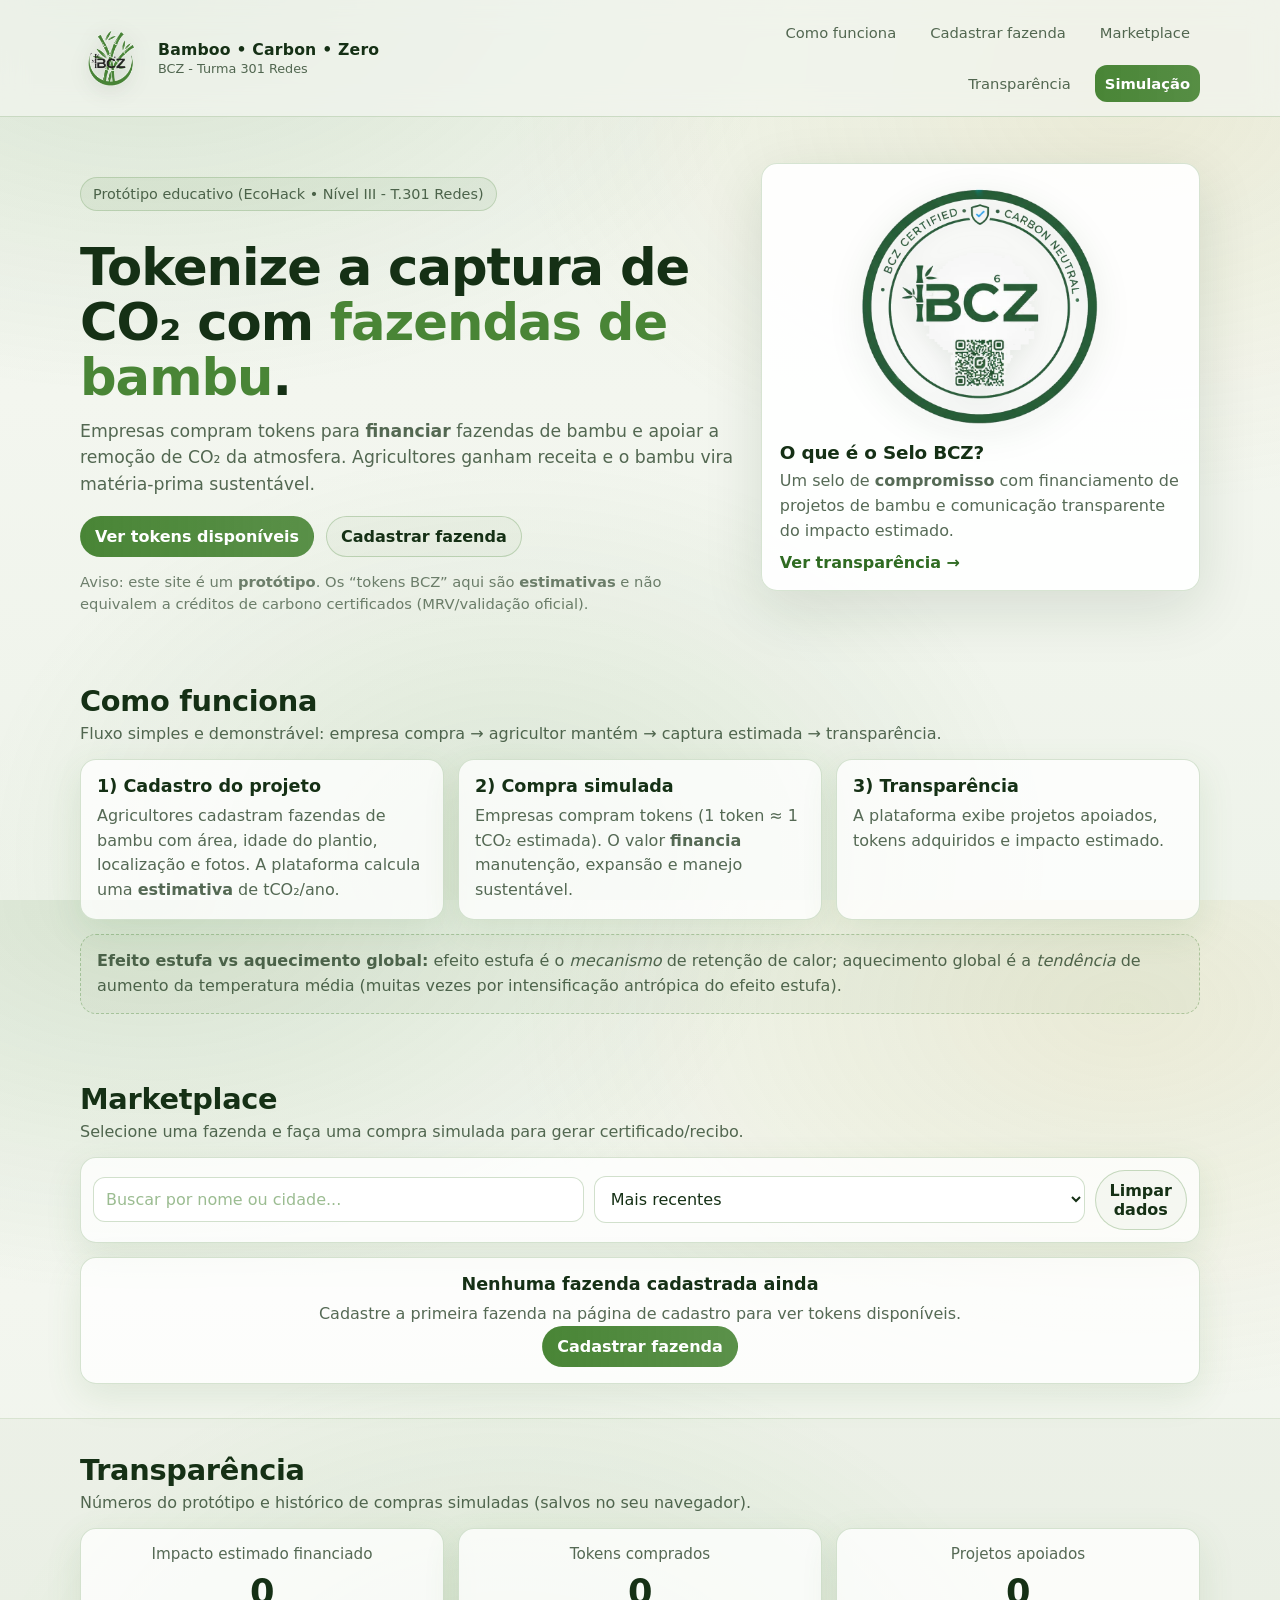
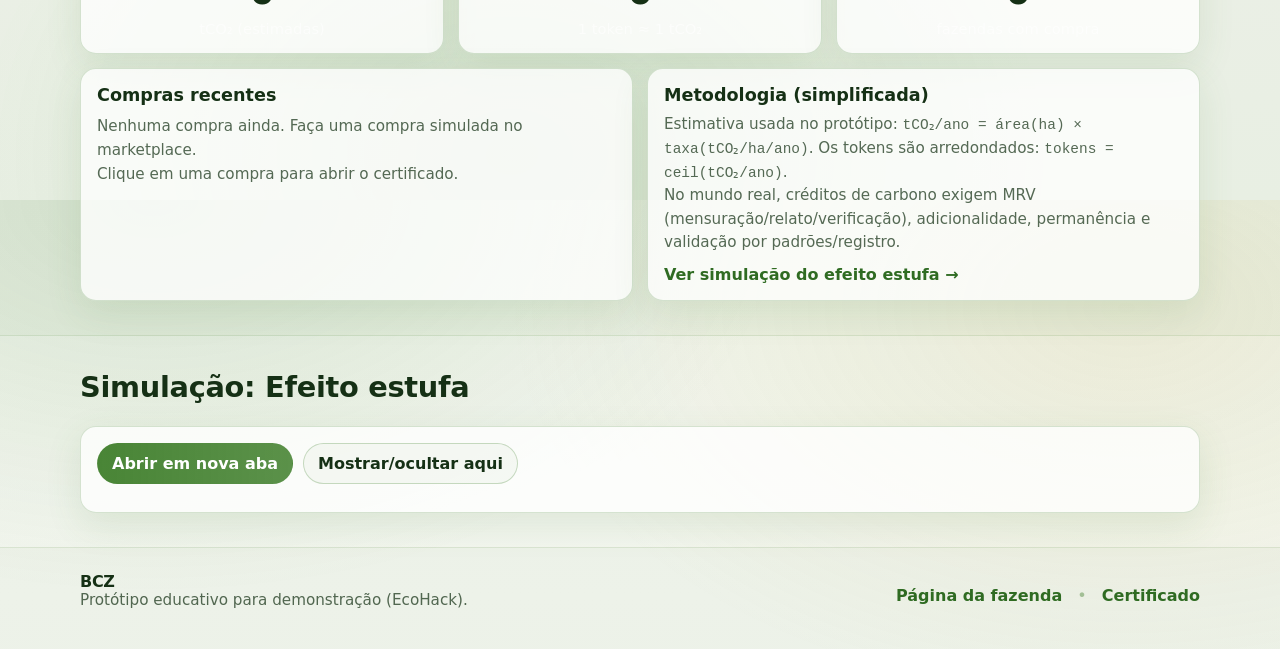
==== commit 3b366b31: "correção e aprimoramento." ====
--- a/index.html
+++ b/index.html
@@ -25,7 +25,7 @@
 
         <nav class="nav" aria-label="Navegação principal">
           <a href="#como-funciona">Como funciona</a>
-          <a href="#cadastro">Cadastrar fazenda</a>
+          <a href="./fazenda.html#cadastro">Cadastrar fazenda</a>
           <a href="#marketplace">Marketplace</a>
           <a href="#transparencia">Transparência</a>
           <a class="nav-cta" href="#simulacao">Simulação</a>
@@ -48,7 +48,7 @@
 
             <div class="hero-actions">
               <a class="button primary" href="#marketplace">Ver tokens disponíveis</a>
-              <a class="button ghost" href="#cadastro">Cadastrar fazenda</a>
+              <a class="button ghost" href="./fazenda.html#cadastro">Cadastrar fazenda</a>
             </div>
 
             <p class="disclaimer">
@@ -110,84 +110,6 @@
             calor; aquecimento global é a <em>tendência</em> de aumento da temperatura média (muitas vezes por
             intensificação antrópica do efeito estufa).
           </div>
-        </div>
-      </section>
-
-      <section class="section alt" id="cadastro">
-        <div class="container">
-          <div class="section-head">
-            <h2>Cadastrar fazenda de bambu</h2>
-            <p class="muted">
-              Gere uma estimativa educativa de captura anual e tokens disponíveis para venda no marketplace.
-            </p>
-          </div>
-
-          <form class="form card" id="farm-form" novalidate>
-            <div class="form-row">
-              <label>
-                Nome da fazenda
-                <input name="farmName" type="text" placeholder="Ex.: Fazenda Verde Vale" required maxlength="60" />
-              </label>
-
-              <label>
-                Localização (cidade/UF)
-                <input name="location" type="text" placeholder="Ex.: Carolina/MA" required maxlength="60" />
-              </label>
-            </div>
-
-            <div class="form-row">
-              <label>
-                Área (hectares)
-                <input name="areaHa" type="number" min="0.1" step="0.1" placeholder="Ex.: 12.5" required />
-              </label>
-
-              <label>
-                Idade do plantio (anos)
-                <input name="ageYears" type="number" min="0" step="0.5" placeholder="Ex.: 3" required />
-              </label>
-            </div>
-
-            <div class="form-row">
-              <label>
-                Taxa de captura (tCO₂/ha/ano)
-                <input
-                  name="captureRate"
-                  type="number"
-                  min="1"
-                  step="0.5"
-                  value="12"
-                  required
-                  aria-describedby="capture-help"
-                />
-                <small id="capture-help" class="help">
-                  Valor padrão apenas para demonstração. Você pode ajustar para contar melhor a história do protótipo.
-                </small>
-              </label>
-
-              <label>
-                Fotos (opcional, até 2)
-                <input name="photos" type="file" accept="image/*" multiple />
-                <small class="help">Dica: fotos grandes podem deixar o site mais pesado (salvo no seu navegador).</small>
-              </label>
-            </div>
-
-            <div class="form-row">
-              <label class="checkbox">
-                <input name="agree" type="checkbox" required />
-                <span
-                  >Confirmo que esta estimativa é educativa e não representa crédito de carbono oficialmente
-                  certificado.</span
-                >
-              </label>
-            </div>
-
-            <div class="form-actions">
-              <button class="button primary" type="submit">Gerar tokens e publicar</button>
-              <button class="button ghost" type="button" id="seed-demo">Adicionar exemplos</button>
-            </div>
-
-            <div class="form-result" id="farm-result" aria-live="polite"></div>
-          </form>
         </div>
       </section>
 
@@ -219,8 +141,8 @@
           <div class="grid-3" id="market-grid" aria-live="polite"></div>
           <div class="empty-state card" id="market-empty" hidden>
             <h3>Nenhuma fazenda cadastrada ainda</h3>
-            <p>Cadastre a primeira fazenda na seção acima para ver tokens disponíveis.</p>
-            <a class="button primary" href="#cadastro">Cadastrar fazenda</a>
+            <p>Cadastre a primeira fazenda na página de cadastro para ver tokens disponíveis.</p>
+            <a class="button primary" href="./fazenda.html#cadastro">Cadastrar fazenda</a>
           </div>
         </div>
       </section>
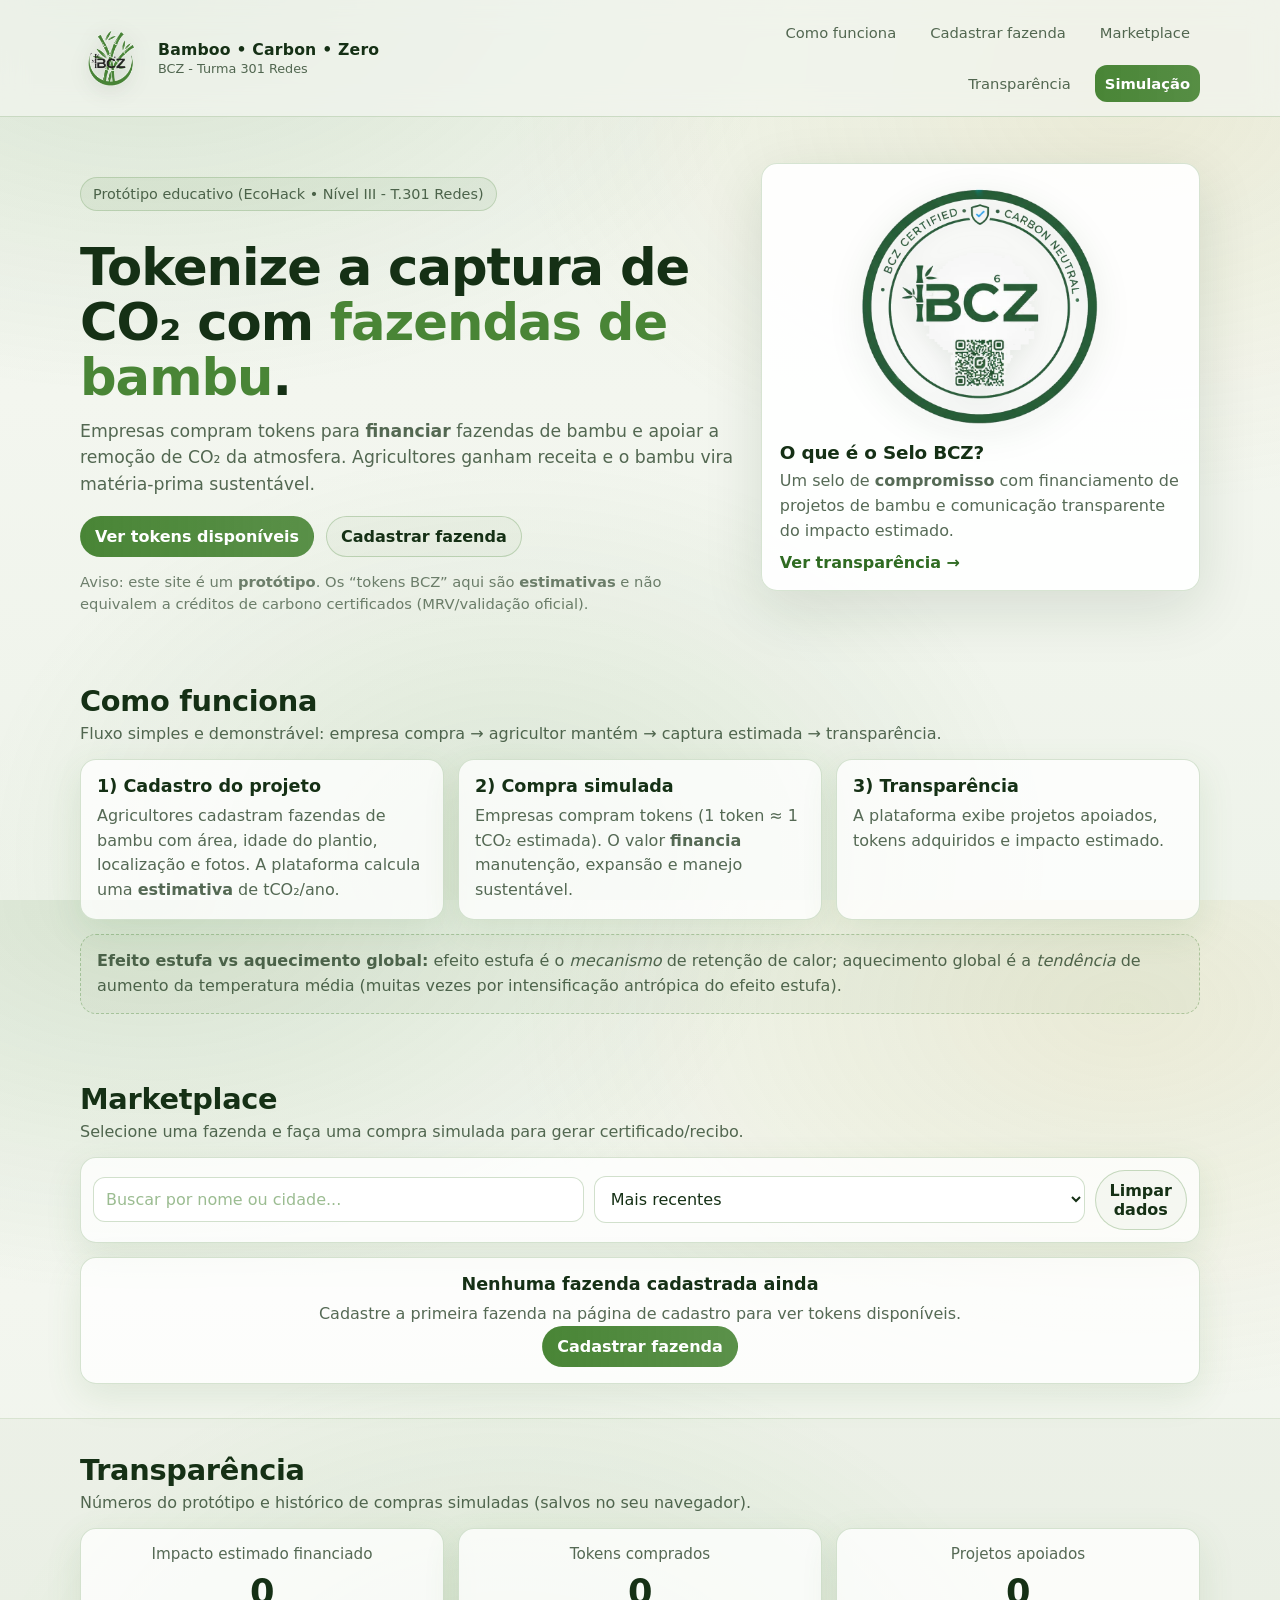
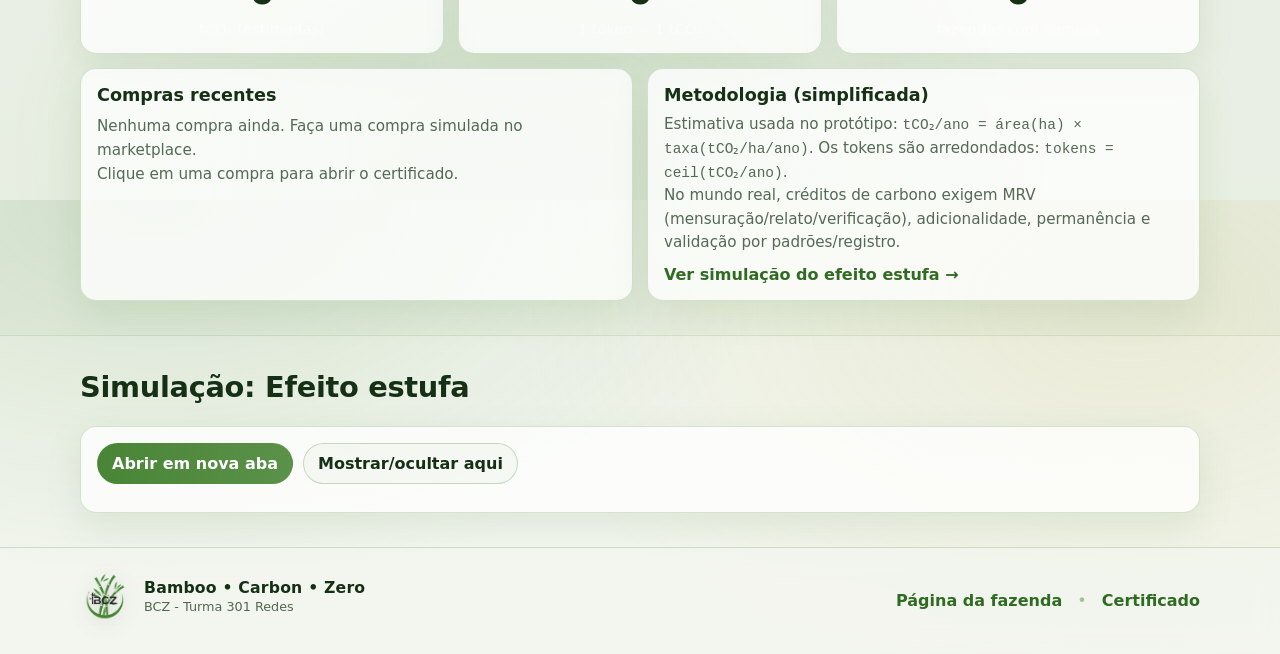
==== commit 38b51b0b: "correção css e footer" ====
--- a/index.html
+++ b/index.html
@@ -6,8 +6,19 @@
     <title>Plataforma BCZ</title>
     <meta
       name="description"
-      content="Protótipo educativo: tokenização (simulada) de créditos de carbono via fazendas de bambu."
+      content="Tokenize a captura de CO₂ com fazendas de bambu."
     />
+    <meta property="og:title" content="Plataforma BCZ" />
+    <meta
+      property="og:description"
+      content="Tokenize a captura de CO₂ com fazendas de bambu."
+    />
+    <meta property="og:type" content="website" />
+    <meta property="og:image" content="./assets/Images/og-bamboo-fazenda.png" />
+    <meta property="og:image:width" content="1200" />
+    <meta property="og:image:height" content="630" />
+    <meta name="twitter:card" content="summary_large_image" />
+    <meta name="twitter:image" content="./assets/Images/og-bamboo-fazenda.png" />
     <link rel="stylesheet" href="./assets/styles.css" />
   </head>
   <body>
@@ -224,8 +235,13 @@
       <footer class="site-footer">
         <div class="container footer-inner">
           <div class="footer-left">
-            <div class="footer-brand">BCZ</div>
-            <div class="footer-text">Protótipo educativo para demonstração (EcoHack).</div>
+            <div class="footer-branding">
+              <img class="brand-mark footer-mark" src="./assets/Images/logo.png" alt="" aria-hidden="true" />
+              <div class="brand-text">
+                <div class="brand-name">Bamboo • Carbon • Zero</div>
+                <div class="brand-sub">BCZ - Turma 301 Redes</div>
+              </div>
+            </div>
           </div>
           <div class="footer-right">
             <a class="inline-link" href="./fazenda.html" aria-label="Abrir página de fazenda (exige ID)">Página da fazenda</a>
--- a/assets/styles.css
+++ b/assets/styles.css
@@ -612,9 +612,10 @@
 }
 
 .site-footer {
-  padding: 24px 0 40px;
-  border-top: 1px solid rgba(73, 133, 54, 0.12);
-  background: rgba(73, 133, 54, 0.03);
+  padding: 22px 0 32px;
+  border-top: 1px solid var(--border);
+  background: rgba(243, 246, 239, 0.72);
+  backdrop-filter: blur(12px);
 }
 
 .footer-inner {
@@ -624,9 +625,22 @@
   gap: 16px;
   flex-wrap: wrap;
 }
-.footer-brand {
-  font-weight: 860;
-  letter-spacing: -0.02em;
+.footer-left {
+  display: flex;
+  flex-direction: column;
+  gap: 8px;
+}
+.footer-branding {
+  display: flex;
+  align-items: center;
+  gap: 12px;
+  flex-direction: row;
+  flex-wrap: nowrap;
+}
+.footer-mark {
+  width: 52px;
+  height: 52px;
+  filter: drop-shadow(0 4px 10px rgba(18, 46, 20, 0.12));
 }
 .footer-text {
   color: var(--muted);
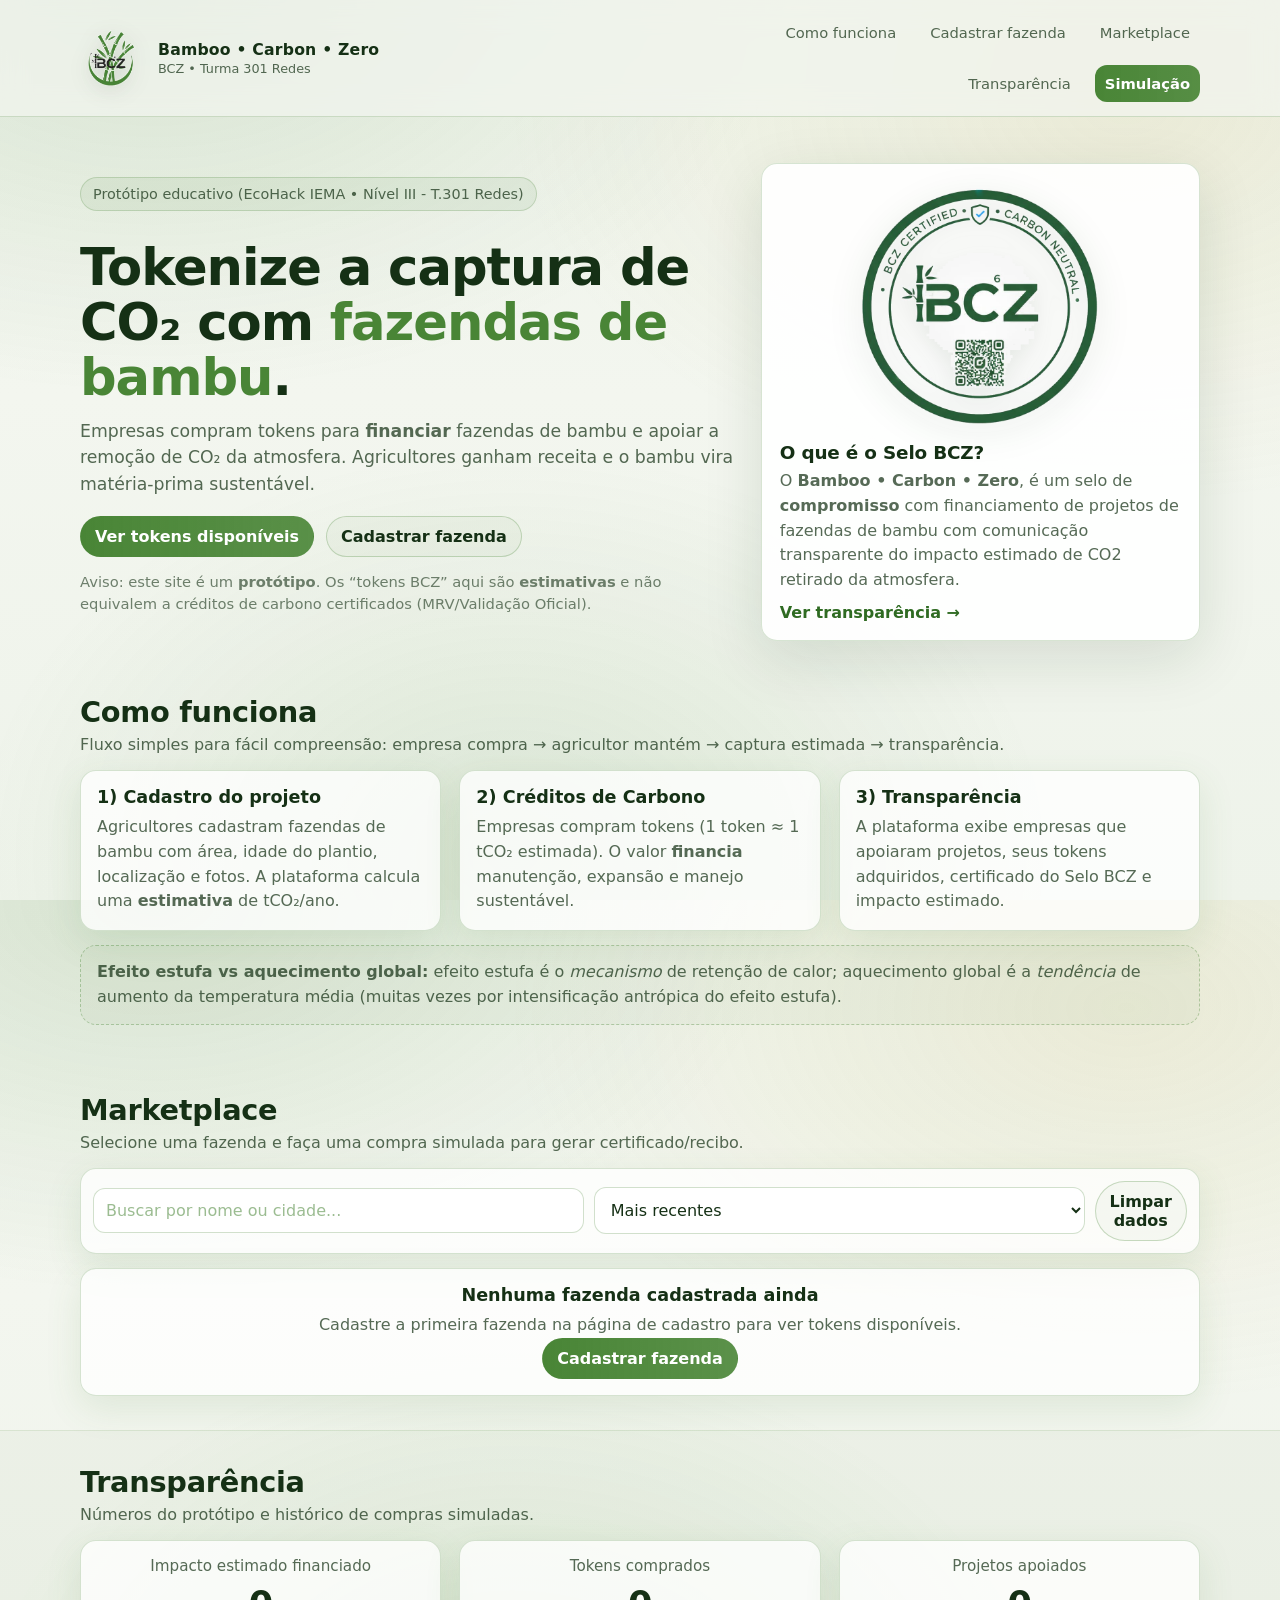
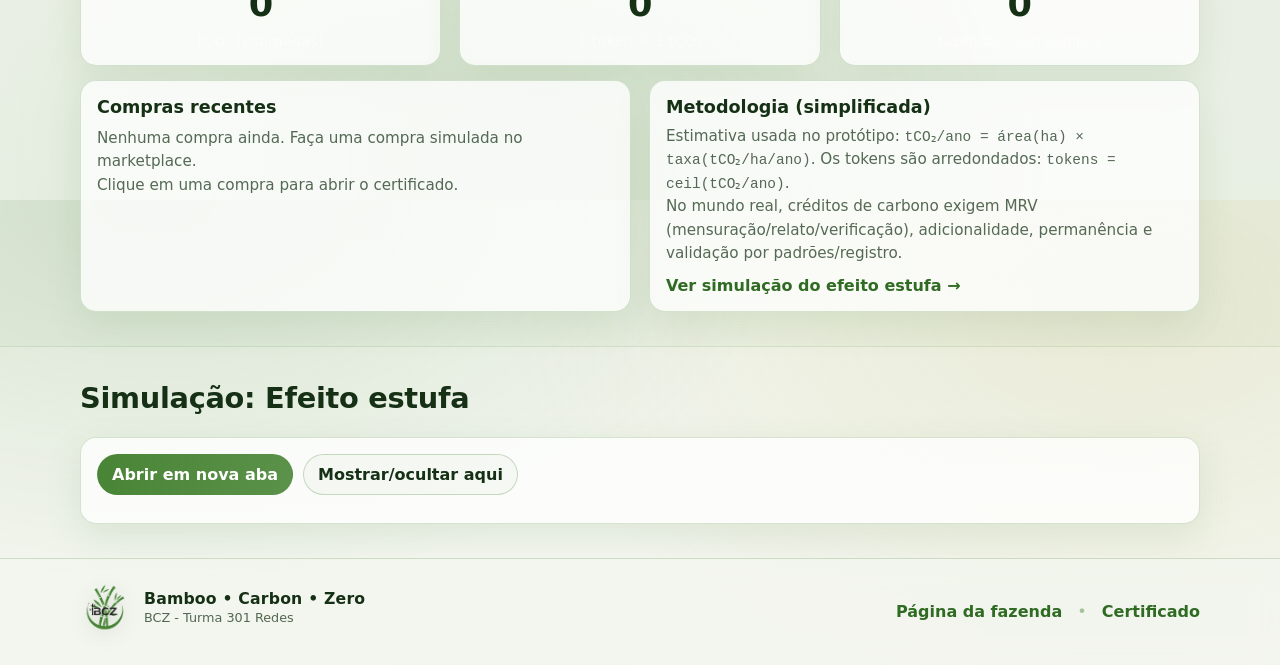
==== commit d1b2b05f: "updates finais do projeto" ====
--- a/index.html
+++ b/index.html
@@ -3,7 +3,7 @@
   <head>
     <meta charset="UTF-8" />
     <meta name="viewport" content="width=device-width, initial-scale=1" />
-    <title>Plataforma BCZ</title>
+    <title>Plataforma BCZ - EcoHack IEMA</title>
     <meta
       name="description"
       content="Tokenize a captura de CO₂ com fazendas de bambu."
@@ -26,11 +26,11 @@
 
     <header class="site-header">
       <div class="container header-inner">
-        <a class="brand" href="./index.html" aria-label="BCZ — Bambu Carbon Zero">
+        <a class="brand" href="./index.html" aria-label="BCZ — Bamboo Carbon Zero">
           <img class="brand-mark" src="./assets/Images/logo.png" alt="" aria-hidden="true" />
           <span class="brand-text">
             <span class="brand-name">Bamboo • Carbon • Zero</span>
-            <span class="brand-sub">BCZ - Turma 301 Redes</span>
+            <span class="brand-sub">BCZ • Turma 301 Redes</span>
           </span>
         </a>
 
@@ -48,7 +48,7 @@
       <section class="hero">
         <div class="container hero-inner">
           <div class="hero-copy">
-            <p class="badge">Protótipo educativo (EcoHack • Nível III - T.301 Redes)</p>
+            <p class="badge">Protótipo educativo (EcoHack IEMA • Nível III - T.301 Redes)</p>
             <h1>
               Tokenize a captura de CO₂ com <span class="accent">fazendas de bambu</span>.
             </h1>
@@ -64,7 +64,7 @@
 
             <p class="disclaimer">
               Aviso: este site é um <strong>protótipo</strong>. Os “tokens BCZ” aqui são <strong>estimativas</strong> e
-              não equivalem a créditos de carbono certificados (MRV/validação oficial).
+              não equivalem a créditos de carbono certificados (MRV/Validação Oficial).
             </p>
           </div>
 
@@ -75,8 +75,8 @@
             <div class="hero-card-text">
               <h2>O que é o Selo BCZ?</h2>
               <p>
-                Um selo de <strong>compromisso</strong> com financiamento de projetos de bambu e comunicação transparente
-                do impacto estimado.
+                O <strong>Bamboo • Carbon • Zero</strong>, é um selo de <strong>compromisso</strong> com financiamento de projetos de fazendas de bambu com comunicação transparente
+                do impacto estimado de CO2 retirado da atmosfera.
               </p>
               <a class="inline-link" href="#transparencia">Ver transparência →</a>
             </div>
@@ -89,7 +89,7 @@
           <div class="section-head">
             <h2>Como funciona</h2>
             <p class="muted">
-              Fluxo simples e demonstrável: empresa compra → agricultor mantém → captura estimada → transparência.
+              Fluxo simples para fácil compreensão: empresa compra → agricultor mantém → captura estimada → transparência.
             </p>
           </div>
 
@@ -102,7 +102,7 @@
               </p>
             </article>
             <article class="card">
-              <h3>2) Compra simulada</h3>
+              <h3>2) Créditos de Carbono</h3>
               <p>
                 Empresas compram tokens (1 token ≈ 1 tCO₂ estimada). O valor <strong>financia</strong> manutenção,
                 expansão e manejo sustentável.
@@ -111,7 +111,7 @@
             <article class="card">
               <h3>3) Transparência</h3>
               <p>
-                A plataforma exibe projetos apoiados, tokens adquiridos e impacto estimado.
+                A plataforma exibe empresas que apoiaram projetos, seus tokens adquiridos, certificado do Selo BCZ e impacto estimado.
               </p>
             </article>
           </div>
@@ -162,7 +162,7 @@
         <div class="container">
           <div class="section-head">
             <h2>Transparência</h2>
-            <p class="muted">Números do protótipo e histórico de compras simuladas (salvos no seu navegador).</p>
+            <p class="muted">Números do protótipo e histórico de compras simuladas.</p>
           </div>
 
           <div class="grid-3">
--- a/assets/styles.css
+++ b/assets/styles.css
@@ -282,13 +282,13 @@
 .grid-3 {
   display: grid;
   grid-template-columns: repeat(3, 1fr);
-  gap: 14px;
+  gap: 18px;
 }
 
 .grid-2 {
   display: grid;
   grid-template-columns: repeat(2, 1fr);
-  gap: 14px;
+  gap: 18px;
   margin-top: 14px;
 }
 
@@ -516,12 +516,12 @@
   display: inline-flex;
   align-items: center;
   gap: 8px;
-  padding: 7px 10px;
+  padding: 6px 12px;
   border-radius: 999px;
   border: 1px solid rgba(73, 133, 54, 0.22);
   background: rgba(73, 133, 54, 0.06);
   color: rgba(73, 133, 54, 0.95);
-  font-size: 0.9rem;
+  font-size: 0.88rem;
   white-space: normal;
 }
 .pill strong {
@@ -535,11 +535,13 @@
 .market-card h3 {
   margin: 0;
   font-size: 1.12rem;
+  line-height: 1.2;
 }
 .market-card .sub {
   color: var(--muted);
   font-size: 0.95rem;
-  margin-top: -6px;
+  margin-top: 2px;
+  line-height: 1.3;
 }
 .market-card .row {
   display: flex;
@@ -550,8 +552,8 @@
 .market-card .row-between {
   display: flex;
   justify-content: space-between;
-  align-items: center;
-  gap: 10px;
+  align-items: flex-start;
+  gap: 12px;
   flex-wrap: wrap;
 }
 .market-card .thumb {
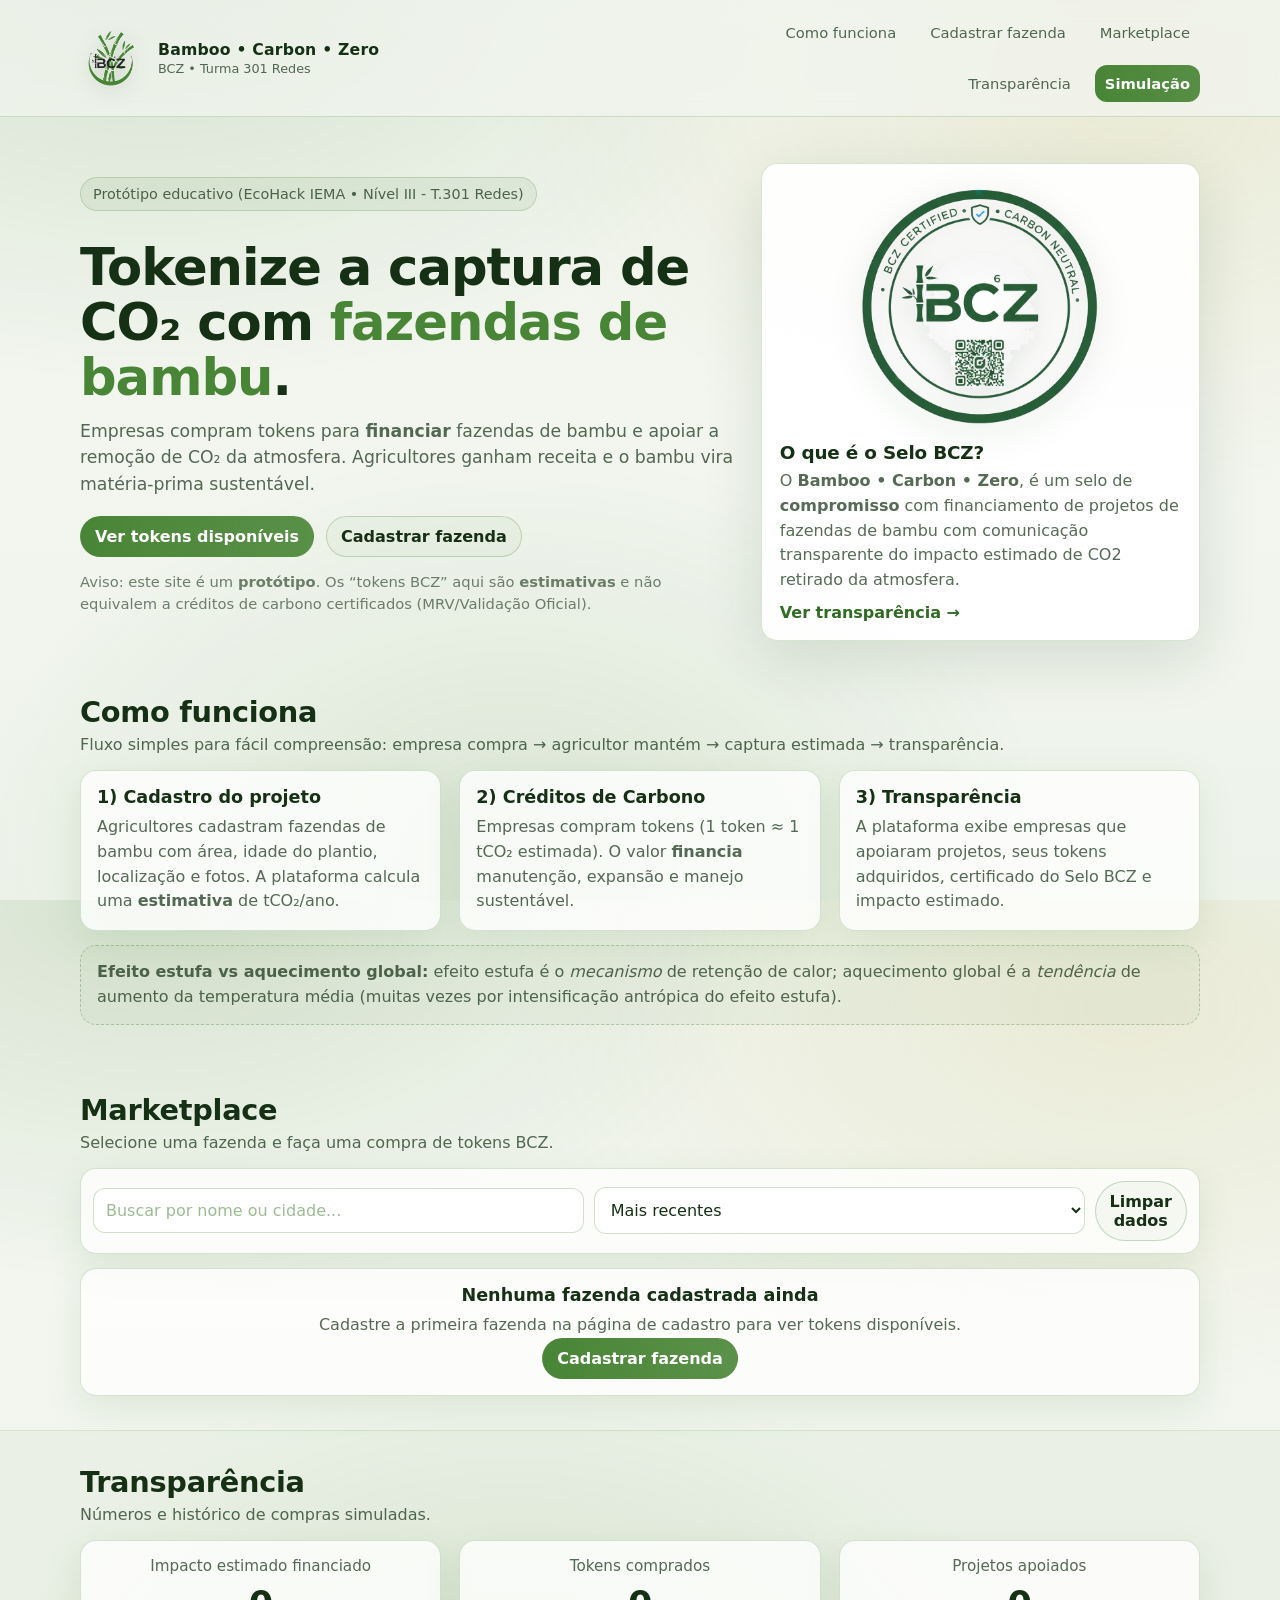
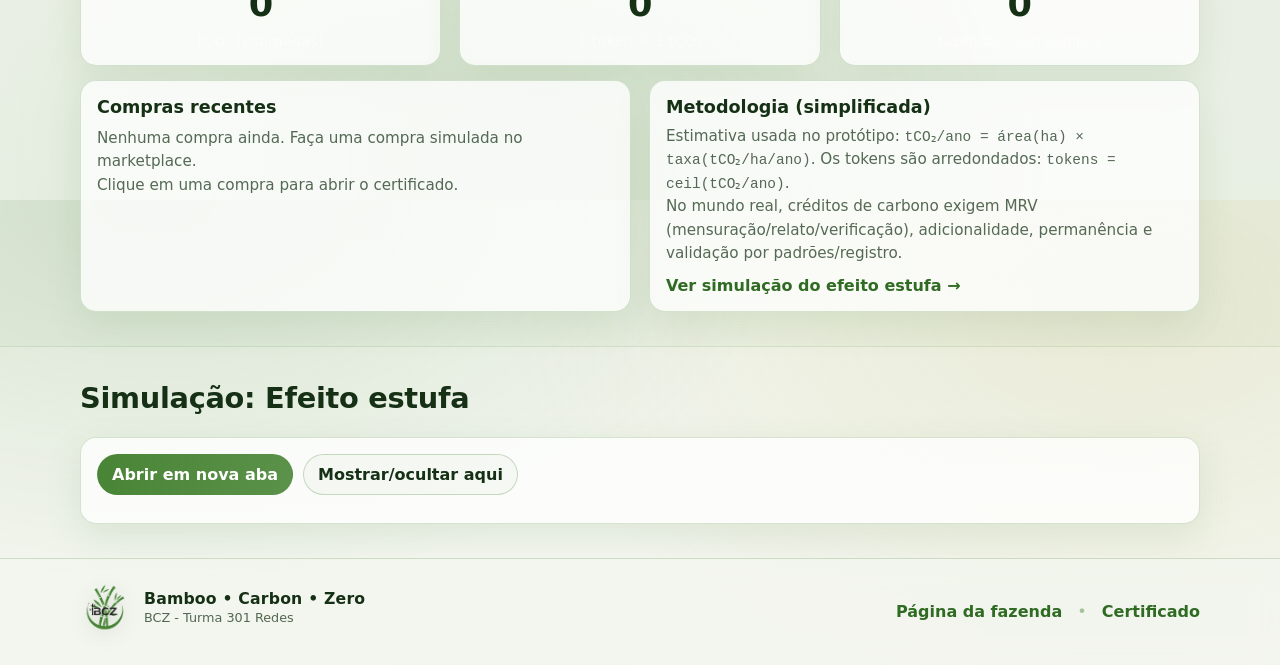
==== commit a4b932b7: "Update index.html" ====
--- a/index.html
+++ b/index.html
@@ -128,7 +128,7 @@
         <div class="container">
           <div class="section-head">
             <h2>Marketplace</h2>
-            <p class="muted">Selecione uma fazenda e faça uma compra simulada para gerar certificado/recibo.</p>
+            <p class="muted">Selecione uma fazenda e faça uma compra de tokens BCZ.</p>
           </div>
 
           <div class="toolbar card">
@@ -162,7 +162,7 @@
         <div class="container">
           <div class="section-head">
             <h2>Transparência</h2>
-            <p class="muted">Números do protótipo e histórico de compras simuladas.</p>
+            <p class="muted">Números e histórico de compras simuladas.</p>
           </div>
 
           <div class="grid-3">
